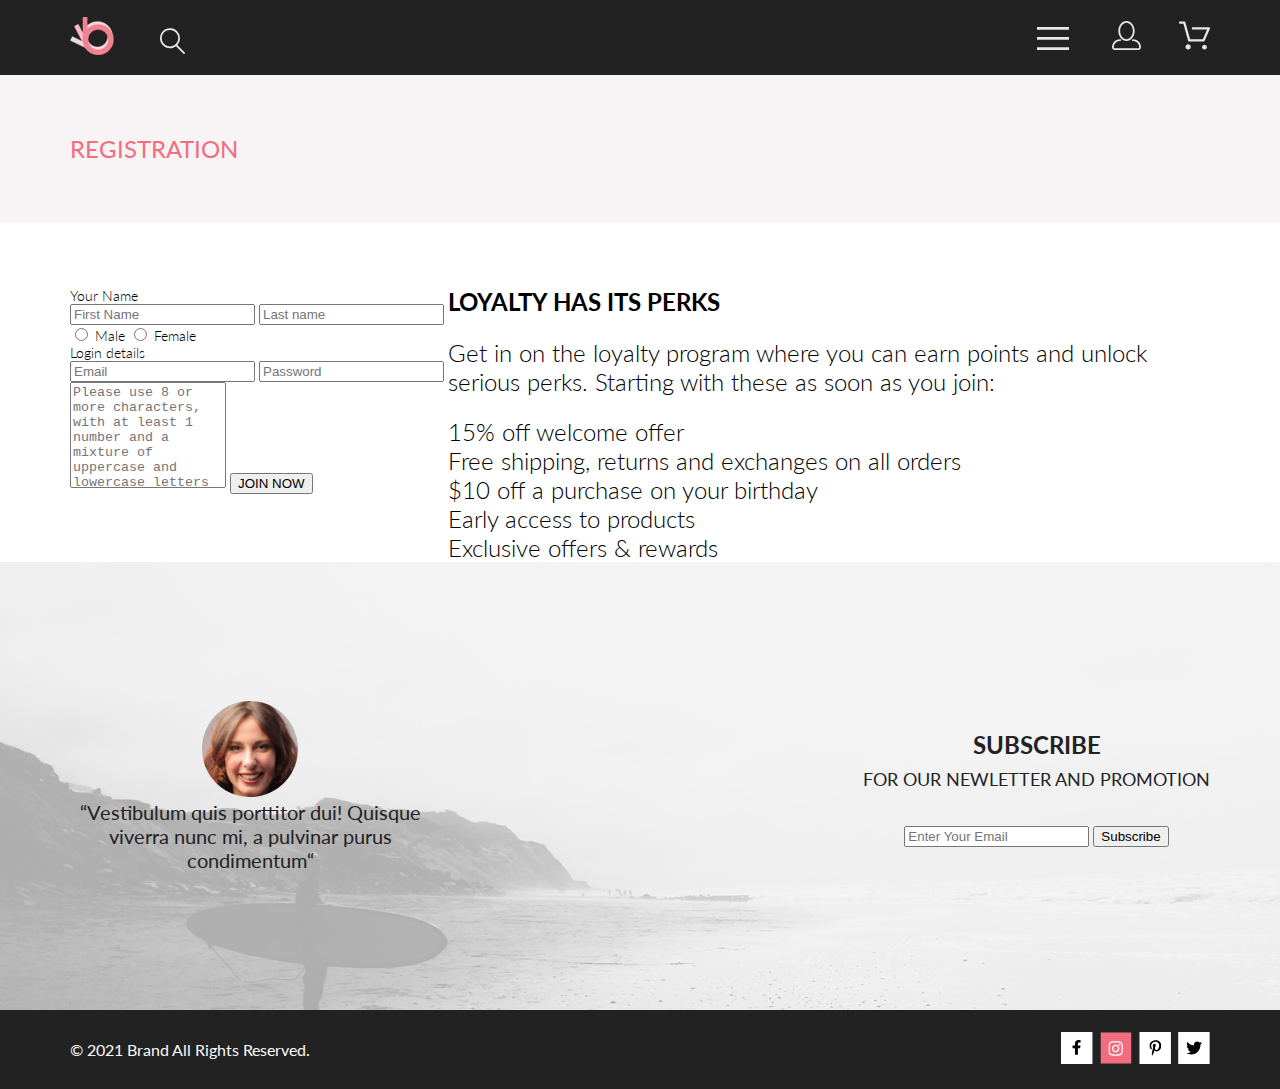
==== registration.html @ d056cd19 "добавил страницу регистрации" ====
<!DOCTYPE html>
<html lang="en">

<head>
    <meta charset="UTF-8">
    <meta http-equiv="X-UA-Compatible" content="IE=edge">
    <meta name="viewport" content="width=device-width, initial-scale=1.0">
    <link rel="stylesheet" href="./css/reset.css">
    <link rel="stylesheet" href="./css/style.css">
    <link rel="preconnect" href="https://fonts.gstatic.com">
    <link href="https://fonts.googleapis.com/css2?family=Lato:ital,wght@0,300;0,400;0,700;0,900;1,400&display=swap"
        rel="stylesheet">
    <title>Shop</title>
</head>

<body>
    <header class="header">
        <div class="container header__container">
            <div>
                <img class="header__logo" src="./img/logo.svg" alt="logo" width="44" height="38">
                <img src="./img/loupe.svg" alt="loupe" width="26" height="27">
            </div>
            <div>
                <button type="button" class="header__button">
                    <img src="./img/burger.svg" alt="burger" width="32" height="23">
                </button>
                <a class="header__link" href="./registration.html"><img src="./img/person.svg" alt="person" width="29"
                        height="29"></a>
                <a href="#"><img src="./img/cart.svg" alt="cart" width="32" height="29"></a>
            </div>
        </div>
        <nav class="header__navigation">
            <h2 class="header__title">menu</h2>
            <ul class="header__navigation-list">
                <li class="header__navigation-item">
                    <a class="header__sub-title" href="#">man</a>
                    <ul class="header__sub-navigation-list">
                        <li><a href="#" class="header__sub-navigation-link">Accessories</a></li>
                        <li><a href="#" class="header__sub-navigation-link">Bags</a></li>
                        <li><a href="#" class="header__sub-navigation-link">Denim</a></li>
                        <li><a href="#" class="header__sub-navigation-link">T-Shirts</a></li>
                    </ul>
                </li>
                <li>
                    <h3>woman</h3>
                    <ul>
                        <li><a href="#">Accessories</a></li>
                        <li><a href="#">Jackets & Coats</a></li>
                        <li><a href="#">Polos</a></li>
                        <li><a href="#">T-Shirts</a></li>
                        <li><a href="#">Shirts</a></li>
                    </ul>
                </li>
            </ul>
            <li>
                <h3>kids</h3>
                <ul>
                    <li><a href="#">Accessories</a></li>
                    <li><a href="#">Jackets & Coats</a></li>
                    <li><a href="#">Polos</a></li>
                    <li><a href="#">T-Shirts</a></li>
                    <li><a href="#">Shirts</a></li>
                    <li><a href="#">Bags</a></li>
                </ul>
            </li>
        </nav>
    </header>
    <main class="main">
        <section class="main__headline">
            <h1 class="main__title container">registration</h1>
        </section>
        <section class="main__content container">
            <form action="#" method="GET">
                <fieldset>
                    <legend>Your Name</legend>
                    <label for="name"></label>
                    <input class="form-name" type="text" id="name" placeholder="First Name">
                    <input type="name" placeholder="Last name" required>
                    <div>
                        <input class="radio-input" type="radio" id="contactChoice1" name="contact" value="email">
                        <label class="radio-label" for="contactChoice1">Male</label>
                        <input class="radio-input" type="radio" id="contactChoice2" name="contact" value="phone">
                        <label class="radio-label" for="contactChoice2">Female</label>
                    </div>
                </fieldset>
                <fieldset>
                    <legend>Login details</legend>
                    <label for="email"></label>
                    <input class="form-email" type="text" id="email" placeholder="Email">
                    <input type="password" placeholder="Password" required>
                    <textarea name="" id="" cols="30" rows="10"
                        placeholder="Please use 8 or more characters, with at least 1 number and a mixture of uppercase and lowercase letters"></textarea>
                    <button type="submit" class="button">JOIN NOW</button>
                </fieldset>
            </form>
            <div class="main__content-form">
                <h2 class="main__title-form">loyalty has its perks</h2>
                <p class="main__text">Get in on the loyalty program where you can earn points and unlock serious perks.
                    Starting with these
                    as
                    soon as you join:</p>
                <ul class="main__list">
                    <li>15% off welcome offer</li>
                    <li>Free shipping, returns and exchanges on all orders</li>
                    <li>$10 off a purchase on your birthday</li>
                    <li>Early access to products</li>
                    <li>Exclusive offers & rewards</li>
                </ul>
            </div>
        </section>
    </main>
    <footer class="footer">
        <div class="footer__container">
            <div class="footer__content container">
                <div>
                    <img src="./img/girl.png" alt="girl" width="96" height="96">
                    <p class="footer__text">“Vestibulum quis porttitor dui! Quisque viverra nunc mi, a pulvinar purus
                        condimentum“</p>
                </div>
                <div>
                    <h2 class="footer__title">subscribe <span class="footer__sub-title">for our newletter and
                            promotion</span></h2>
                    <form action="#">
                        <div class="footer__form">
                            <label for="email"></label>
                            <input id="email" type="email" placeholder="Enter Your Email" required>
                            <button type="submit">Subscribe</button>
                        </div>
                    </form>
                </div>
            </div>
        </div>
        <div class="footer__menu">
            <div class="footer__navigation container">
                <p class="footer__navigation-text">© 2021 Brand All Rights Reserved.</p>
                <ul class="footer__list">
                    <li><a href="#"></a><img src="./img/facebook.svg" alt="facebook" width="32" height="32"></li>
                    <li><a href="#"></a><img class="footer__logo" src="./img/instagram.svg" alt="instagram" width="32"
                            height="32"></li>
                    <li><a href="#"></a><img src="./img/pinterast.svg" alt="pinterast" width="32" height="32"></li>
                    <li><a href="#"></a><img class="footer__twiter" src="./img/twiter.svg" alt="twiter" width="32"
                            height="32"></li>
                </ul>
            </div>
        </div>
    </footer>
</body>

</html>
---- css/style.css ----
:root {
    --black-color: #222222;
    --pink-color:  #F1E4E6;
    --dark-pink-color: #F16D7F;
    --white-color: #FFFFFF;
    --gray-color: #F8F8F8;
    --light-black-color: #000000;
    --light-gray-color:  #5D5D5D;
    --dark-gray-color: #9F9F9F;
    --dark-black-color: #222224;
    --dark-white-color: #FBFBFB;
    --white-pink-color: #F8F3F4;
}

body {
    font-family: Lato;
    font-size: 14px;
    font-style: normal;
    font-weight: 300;
    line-height: 17px;
}

.container {
    width: 1140px;
    margin: 0 auto;
}

.visually-hidden {
    position: absolute;
    width: 1px;
    height: 1px;
    margin: -1px;
    padding: 0;
    overflow: hidden;
    border: 0;
    clip: rect(0 0 0 0);
}

.header {
    background-color: var(--black-color);
}

.header__navigation {
    display: none;
}

.header__container {
    display: flex;
    justify-content: space-between;
    min-height: 75px;
    align-items: center;
}

.header__logo {
    margin: 0 41px 0 0;
}

.header__button {
    background: transparent;
    border: none;
    margin: 0 33px 0 0;
}

.header__link {
    margin: 0 33px 0 0;
}

.brand {
    max-width: 1600px;  
    display: flex;
    margin: 0 auto;
    margin:  0 0 63px;
}

.brand__title-container {
    background: var(--pink-color);
    flex-grow: 1;
    padding: 0 0 0 92px;
    display: flex;
    align-items: center;
}

.brand__title {
    font-size: 48px;
    font-weight: 900;
    line-height: 58px;
    text-transform: uppercase;
}

.brand__sub-title {
    font-size: 32px;
    font-weight: 700;
    line-height: 38px;
    display: block;
}

.brand__pink-sub-title {
    color: var(--dark-pink-color);
}

.promotions__list {
    display: flex;
    justify-content: space-between;
    flex-wrap: wrap;
    margin: 0 0 63px;
}

.promotions__item {
    width: 360px;
    min-height: 260px;
    display: flex;
    align-items: center;
    justify-content: center;
    margin: 0 0 30px;
    flex-direction: column;
}

.promotions__item--women {
    background-image: url("../img/promotions-woman.jpg");
    background-size: cover;
}

.promotions__item--men {
    background-image: url("../img/promotions-man.jpg");
    background-size: cover;
}

.promotions__item--kids {
    background-image: url("../img/promotions-kids.jpg");
    background-size: cover;
}

.promotions__item--accesories {
    background-image: url("../img/promotions-accesories.jpg");
    background-size: cover;
    width: 100%;
}

.promotions__title {
    color: var(--white-color);
    font-size: 18px;
    font-weight: 900;
    line-height: 22px;
    text-transform: uppercase;
}

.promotions__text {
    color: var(--dark-pink-color);
    font-size: 24px;
    font-weight: 700;
    line-height: 29px;
    text-transform: uppercase;
}
.products{
    display: flex;
    flex-direction: column;
}

.product__button {
    display: none;
}

.products__title {
    color: var(--black-color);
    font-size: 30px;
    font-weight: 400;
    line-height: 36px;
    align-self: center;
}

.products__text {
    color: var(--dark-gray-color);
    font-size: 14px;
    font-weight: 400;
    line-height: 17px;
    align-self: center;
    margin: 6px 0 48px 0;
}

.products__list {
    display: flex;
    justify-content: space-between;
    flex-wrap: wrap;
}

.products__item {
    width: 360px;
}

.product__img {
    display: block;
}

.product__title {
    color: var(--light-black-color);
    font-size: 13px;
    font-weight: 400;
    line-height: 16px;
    text-transform: uppercase;
}

.product__text {
    color: var(--light-gray-color);
    font-size: 14px;
    font-weight: 300;
    line-height: 17px;
    padding: 13px 0 18px 0;
}

.product__price {
    color: var(--dark-pink-color);
    font-size: 16px;
    font-weight: 400;
    line-height: 19px;
}

.product__discription {
    background:  var(--gray-color);
    padding: 25px 29px 20px 17px;
}

.products__button {
    border: 1px solid #FF6A6A;
    font-size: 16px;
    font-weight: 400;
    line-height: 19px;
    color: #F26376;
    background-color: white;
    padding: 15px 39px;
    align-self: center;
    margin-top: 49px;
}

.advantages {
    background-color: var(--black-color);
    margin-top: 95px;
}

.advantages__list {
    display: flex;
    justify-content: space-between;
    align-items: center;
    text-align: center;
    min-height: 341px;
}

.advantages__item {
    width: 360px;
}

.advantages__title {
    font-size: 20px;
    font-weight: 400;
    line-height: 24px;
    color: var(--white-color);
    margin: 28px 0 16px 0;

}

.advantages__text {
    font-size: 14px;
    font-weight: 300;
    line-height: 17px;
    color: var(--dark-white-color);
}

.footer__container {
    background-image: url("../img/photo.png");
    background-size: cover;
    background-repeat: no-repeat;
}

.footer__content {
    display: flex;
    justify-content: space-between;
    align-items: center;
    text-align: center;
    min-height: 448px;
}

.footer__menu {
    display: flex;
    background-color: var(--black-color);
    justify-content: space-between;
    min-height:  79px;
}

.footer__list {
    display: flex;
}

.footer__navigation {
    display: flex;
    justify-content: space-between;
    align-items: center;
}

.footer__text {
    font-size: 20px;
    font-weight: 400;
    line-height: 24px;
    width: 360px;
    color: var(--dark-black-color);
}

.footer__title {
    font-size: 24px;
    font-weight: 700;
    line-height: 38px;
    text-transform: uppercase;
    color: var(--dark-black-color);
    padding-bottom: 32px;
}
.footer__form{
    display: block;
}

.footer__sub-title {
    font-size: 18px;
    font-weight: 400;
    line-height: 30px;
    display: block;
}

.footer__navigation-text {
    font-size: 16px;
    font-weight: 400;
    line-height: 19px;
    color: var(--dark-white-color);
}

.footer__logo {
    padding: 0 7px 0 7px;
}

.footer__twiter {
    padding-left: 7px;
}
textarea{
    resize: none;
    width: 150px;
    height: 100px;
}
.main__headline{
    background-color: var(--white-pink-color);
}
.main__title{
    font-size: 24px;
    font-weight: 400;
    line-height: 29px;
    color: var(--dark-pink-color);
    text-transform: uppercase;
    padding: 59px 0 60px;
}
.main__content{
    display: flex;
    justify-content: space-between;
    padding-top: 64px;
}
.main__content-form{
    font-size: 24px;
    font-weight: 300;
    line-height: 29px;
    color: var(--light-black-color);
}
.main__text{
    padding: 22px 0 21px;
}
.main__title-form{
    text-transform: uppercase;
}
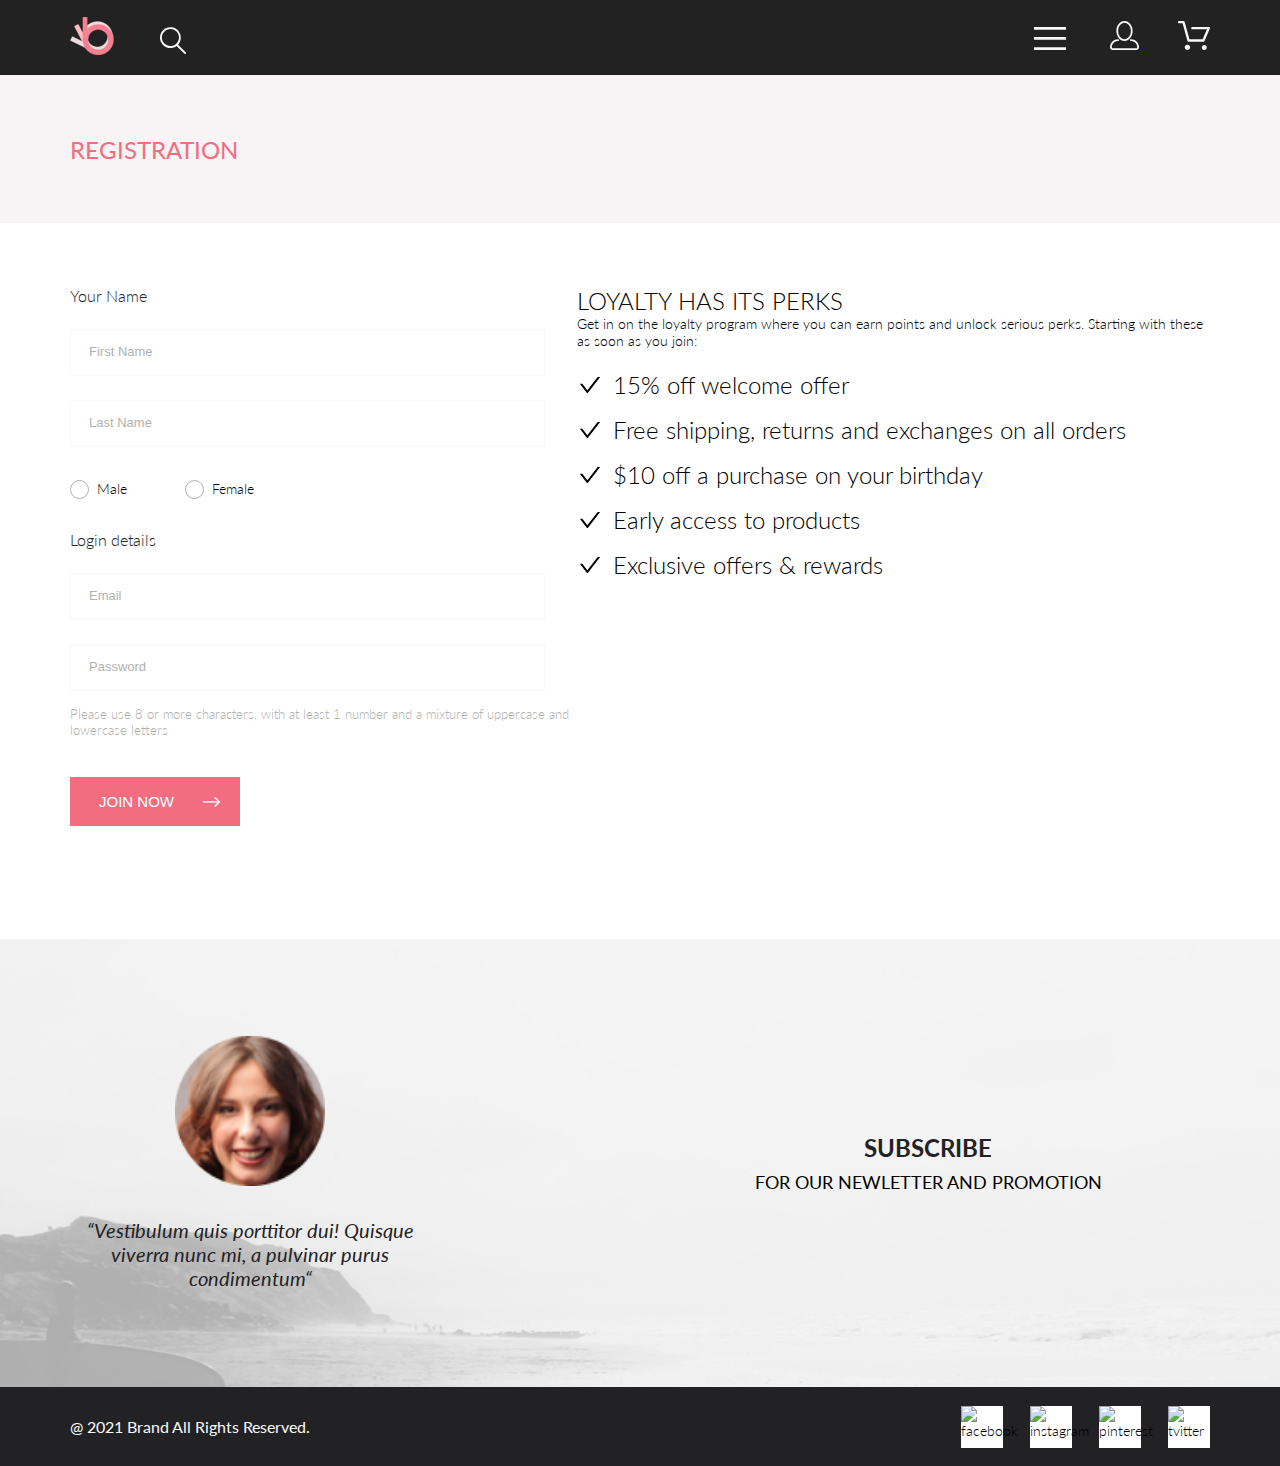
==== commit cfaa6cf2: "сделал 4ый урок" ====
--- a/registration.html
+++ b/registration.html
@@ -5,12 +5,11 @@
     <meta charset="UTF-8">
     <meta http-equiv="X-UA-Compatible" content="IE=edge">
     <meta name="viewport" content="width=device-width, initial-scale=1.0">
-    <link rel="stylesheet" href="./css/reset.css">
+    <title>New-shop</title>
     <link rel="stylesheet" href="./css/style.css">
     <link rel="preconnect" href="https://fonts.gstatic.com">
     <link href="https://fonts.googleapis.com/css2?family=Lato:ital,wght@0,300;0,400;0,700;0,900;1,400&display=swap"
         rel="stylesheet">
-    <title>Shop</title>
 </head>
 
 <body>
@@ -18,132 +17,127 @@
         <div class="container header__container">
             <div>
                 <img class="header__logo" src="./img/logo.svg" alt="logo" width="44" height="38">
-                <img src="./img/loupe.svg" alt="loupe" width="26" height="27">
+                <svg class="header__icon" width="27" height="28" viewBox="0 0 27 28" xmlns="http://www.w3.org/2000/svg">
+                    <path d="M19.0596 17.6259C20.6713 15.8658 21.6282 13.6048 21.7698 11.2225C21.9113 8.84018 21.2288 6.48173 19.8369 4.54318C18.445 2.60463 16.4285 1.20404 14.126 0.576619C11.8234 -0.0508009 9.3751 0.13316 7.19217 1.09761C5.00923 2.06205 3.22463 3.74825 2.13804 5.87302C1.05145 7.9978 0.729054 10.4318 1.225 12.7661C1.72094 15.1005 3.00501 17.1932 4.86158 18.6927C6.71814 20.1922 9.03413 21.0072 11.4206 21.0009C13.673 21.004 15.8645 20.27 17.6606 18.9109L25.4086 26.7179C25.4941 26.807 25.5965 26.8781 25.7099 26.927C25.8232 26.9759 25.9452 27.0017 26.0686 27.0029C26.1923 27.0033 26.3148 26.9782 26.4283 26.9292C26.5419 26.8801 26.6441 26.8082 26.7286 26.7179C26.9025 26.537 26.9997 26.2958 26.9997 26.0449C26.9997 25.794 26.9025 25.5528 26.7286 25.3719L19.0596 17.6259ZM2.88662 10.5009C2.89946 8.81563 3.41094 7.17187 4.35659 5.77685C5.30224 4.38183 6.63972 3.29801 8.20044 2.662C9.76115 2.02599 11.4752 1.86627 13.1266 2.20298C14.7779 2.53969 16.2926 3.35775 17.4797 4.55404C18.6668 5.75033 19.4732 7.27129 19.7972 8.92519C20.1212 10.5791 19.9483 12.2919 19.3002 13.8476C18.6522 15.4034 17.5581 16.7325 16.1559 17.6674C14.7536 18.6023 13.1059 19.1011 11.4206 19.1009C9.14916 19.0901 6.97482 18.1784 5.37484 16.566C3.77486 14.9537 2.87998 12.7724 2.88662 10.5009Z"/>
+                    </svg>
             </div>
             <div>
-                <button type="button" class="header__button">
-                    <img src="./img/burger.svg" alt="burger" width="32" height="23">
-                </button>
-                <a class="header__link" href="./registration.html"><img src="./img/person.svg" alt="person" width="29"
-                        height="29"></a>
-                <a href="#"><img src="./img/cart.svg" alt="cart" width="32" height="29"></a>
+                <button class="header__button" type="button">
+                    <svg class="header__icon" width="32" height="23" viewBox="0 0 32 23" xmlns="http://www.w3.org/2000/svg">
+                    <path d="M0 23V20.31H32V23H0ZM0 12.76V10.07H32V12.76H0ZM0 2.69V0H32V2.69H0Z"/>
+                    </svg>
+                    </button>
+                <a class="header__link" href="#">
+                    <svg class="header__icon" width="29" height="29" viewBox="0 0 29 29" xmlns="http://www.w3.org/2000/svg">
+                    <path d="M14.5 19.937C19 19.937 22.656 15.464 22.656 9.968C22.656 4.472 19 0 14.5 0C13.3631 0.0217413 12.2463 0.303398 11.2351 0.823397C10.2239 1.34339 9.34507 2.08794 8.66602 3C7.12663 4.99573 6.30819 7.45381 6.34399 9.974C6.34399 15.465 10 19.937 14.5 19.937ZM14.5 1.813C18 1.813 20.844 5.472 20.844 9.969C20.844 14.466 17.998 18.125 14.5 18.125C11.002 18.125 8.15603 14.465 8.15503 9.969C8.15403 5.473 11 1.813 14.5 1.813ZM20.844 18.125C20.6036 18.125 20.373 18.2205 20.203 18.3905C20.033 18.5605 19.9375 18.7911 19.9375 19.0315C19.9375 19.2719 20.033 19.5025 20.203 19.6725C20.373 19.8425 20.6036 19.938 20.844 19.938C22.526 19.9399 24.1386 20.6088 25.3279 21.7982C26.5172 22.9875 27.1861 24.6 27.188 26.282C27.1875 26.5221 27.0918 26.7523 26.922 26.9221C26.7522 27.0918 26.5221 27.1875 26.282 27.188H2.71997C2.47985 27.1875 2.24975 27.0918 2.07996 26.9221C1.91016 26.7523 1.81449 26.5221 1.81396 26.282C1.81608 24.6001 2.48517 22.9877 3.67444 21.7985C4.86371 20.6092 6.47608 19.9401 8.15796 19.938C8.39824 19.938 8.62868 19.8425 8.79858 19.6726C8.96849 19.5027 9.06396 19.2723 9.06396 19.032C9.06396 18.7917 8.96849 18.5613 8.79858 18.3914C8.62868 18.2215 8.39824 18.126 8.15796 18.126C5.99541 18.1279 3.92201 18.9875 2.39258 20.5164C0.863144 22.0453 0.00264777 24.1185 0 26.281C0.000794067 27.0019 0.287502 27.693 0.797241 28.2027C1.30698 28.7125 1.99811 28.9992 2.71899 29H26.282C27.0027 28.9989 27.6936 28.7121 28.2031 28.2024C28.7126 27.6927 28.9992 27.0017 29 26.281C28.9974 24.1187 28.1372 22.0457 26.6083 20.5168C25.0793 18.9878 23.0063 18.1276 20.844 18.125Z"/>
+                    </svg>
+                    </a>
+                <a href="#"><svg class="header__icon" width="33" height="29" viewBox="0 0 33 29" xmlns="http://www.w3.org/2000/svg">
+                    <path d="M27.199 29C26.5512 28.9738 25.9396 28.6948 25.4952 28.2227C25.0509 27.7506 24.8094 27.1232 24.8225 26.475C24.8356 25.8269 25.1023 25.2097 25.5653 24.7559C26.0283 24.3022 26.6508 24.048 27.2991 24.048C27.9474 24.048 28.5697 24.3022 29.0327 24.7559C29.4957 25.2097 29.7624 25.8269 29.7755 26.475C29.7886 27.1232 29.5471 27.7506 29.1028 28.2227C28.6585 28.6948 28.0468 28.9738 27.399 29H27.199ZM7.75098 26.32C7.75098 25.79 7.90815 25.2718 8.20264 24.8311C8.49712 24.3904 8.91569 24.0469 9.4054 23.844C9.8951 23.6412 10.434 23.5881 10.9539 23.6915C11.4737 23.7949 11.9512 24.0502 12.326 24.425C12.7009 24.7998 12.9562 25.2773 13.0596 25.7972C13.163 26.317 13.1098 26.8559 12.907 27.3456C12.7041 27.8353 12.3606 28.2539 11.9199 28.5483C11.4792 28.8428 10.9611 29 10.431 29C10.0789 29.0003 9.73017 28.9311 9.40479 28.7966C9.0794 28.662 8.78374 28.4646 8.53467 28.2158C8.28559 27.9669 8.08805 27.6713 7.95325 27.3461C7.81844 27.0208 7.74902 26.6721 7.74902 26.32H7.75098ZM11.551 20.686C11.2916 20.6868 11.039 20.6024 10.8322 20.4457C10.6253 20.2891 10.4756 20.0689 10.406 19.819L5.573 2.36401H2.18005C1.86657 2.36401 1.56591 2.23947 1.34424 2.01781C1.12257 1.79614 0.998047 1.49549 0.998047 1.18201C0.998047 0.868519 1.12257 0.567873 1.34424 0.346205C1.56591 0.124537 1.86657 5.81268e-06 2.18005 5.81268e-06H6.46106C6.72055 -0.00080736 6.97309 0.0837201 7.17981 0.240568C7.38653 0.397416 7.53589 0.617884 7.60498 0.868006L12.438 18.323H25.616L29.999 8.27501H15.399C15.2409 8.27961 15.0834 8.25242 14.9359 8.19507C14.7884 8.13771 14.6539 8.05134 14.5404 7.94108C14.4269 7.83082 14.3366 7.69891 14.275 7.55315C14.2134 7.40739 14.1816 7.25075 14.1816 7.0925C14.1816 6.93426 14.2134 6.77762 14.275 6.63186C14.3366 6.4861 14.4269 6.35419 14.5404 6.24393C14.6539 6.13367 14.7884 6.0473 14.9359 5.98994C15.0834 5.93259 15.2409 5.90541 15.399 5.91001H31.812C32.0077 5.90996 32.2003 5.95866 32.3724 6.05172C32.5446 6.14478 32.6908 6.27926 32.798 6.44301C32.9058 6.60729 32.9714 6.79569 32.9889 6.99145C33.0063 7.18721 32.9752 7.38424 32.8981 7.565L27.493 19.977C27.4007 20.1876 27.249 20.3668 27.0565 20.4927C26.864 20.6186 26.6391 20.6858 26.4091 20.686H11.551Z"/>
+                    </svg></a>
             </div>
         </div>
         <nav class="header__navigation">
             <h2 class="header__title">menu</h2>
             <ul class="header__navigation-list">
                 <li class="header__navigation-item">
-                    <a class="header__sub-title" href="#">man</a>
+                    <h3 class="header__sub-title"><a href="#">man</a></h3>
                     <ul class="header__sub-navigation-list">
-                        <li><a href="#" class="header__sub-navigation-link">Accessories</a></li>
-                        <li><a href="#" class="header__sub-navigation-link">Bags</a></li>
-                        <li><a href="#" class="header__sub-navigation-link">Denim</a></li>
-                        <li><a href="#" class="header__sub-navigation-link">T-Shirts</a></li>
+                        <li><a class="header__sub-navigation-link" href="#">Accessories</a></li>
+                        <li><a class="header__sub-navigation-link" href="#">Bags</a></li>
+                        <li><a class="header__sub-navigation-link" href="#">Denim</a></li>
+                        <li><a class="header__sub-navigation-link" href="#">T-Shirts</a></li>
                     </ul>
-                </li>
                 <li>
-                    <h3>woman</h3>
-                    <ul>
-                        <li><a href="#">Accessories</a></li>
-                        <li><a href="#">Jackets & Coats</a></li>
-                        <li><a href="#">Polos</a></li>
-                        <li><a href="#">T-Shirts</a></li>
-                        <li><a href="#">Shirts</a></li>
+                    <h3 class="header__sub-title"><a href="#">woman</a></h3>
+                    <ul class="header__sub-navigation-list">
+                        <li><a class="header__sub-navigation-link" href="#">Accessories</a></li>
+                        <li><a class="header__sub-navigation-link" href="#">Jackets & Coats</a></li>
+                        <li><a class="header__sub-navigation-link" href="#">Polos</a></li>
+                        <li><a class="header__sub-navigation-link" href="#">T-Shirts</a></li>
+                        <li><a class="header__sub-navigation-link" href="#">Shirts</a></li>
+                    </ul>
+                <li>
+                    <h3 class="header__sub-title"><a href="#">kids</a></h3>
+                    <ul class="header__sub-navigation-list">
+                        <li><a class="header__sub-navigation-link" href="#">Accessories</a></li>
+                        <li><a class="header__sub-navigation-link" href="#">Jackets & Coats</a></li>
+                        <li><a class="header__sub-navigation-link" href="#">Polos</a></li>
+                        <li><a class="header__sub-navigation-link" href="#">T-Shirts</a></li>
+                        <li><a class="header__sub-navigation-link" href="#">Shirts</a></li>
+                        <li><a class="header__sub-navigation-link" href="#">Bags</a></li>
                     </ul>
                 </li>
             </ul>
-            <li>
-                <h3>kids</h3>
-                <ul>
-                    <li><a href="#">Accessories</a></li>
-                    <li><a href="#">Jackets & Coats</a></li>
-                    <li><a href="#">Polos</a></li>
-                    <li><a href="#">T-Shirts</a></li>
-                    <li><a href="#">Shirts</a></li>
-                    <li><a href="#">Bags</a></li>
-                </ul>
-            </li>
         </nav>
     </header>
-    <main class="main">
-        <section class="main__headline">
-            <h1 class="main__title container">registration</h1>
+    <main>
+        <section class="top">
+            <h1 class="top__title container">registration</h1>
         </section>
-        <section class="main__content container">
-            <form action="#" method="GET">
-                <fieldset>
-                    <legend>Your Name</legend>
-                    <label for="name"></label>
-                    <input class="form-name" type="text" id="name" placeholder="First Name">
-                    <input type="name" placeholder="Last name" required>
-                    <div>
-                        <input class="radio-input" type="radio" id="contactChoice1" name="contact" value="email">
-                        <label class="radio-label" for="contactChoice1">Male</label>
-                        <input class="radio-input" type="radio" id="contactChoice2" name="contact" value="phone">
-                        <label class="radio-label" for="contactChoice2">Female</label>
-                    </div>
-                </fieldset>
-                <fieldset>
-                    <legend>Login details</legend>
-                    <label for="email"></label>
-                    <input class="form-email" type="text" id="email" placeholder="Email">
-                    <input type="password" placeholder="Password" required>
-                    <textarea name="" id="" cols="30" rows="10"
-                        placeholder="Please use 8 or more characters, with at least 1 number and a mixture of uppercase and lowercase letters"></textarea>
-                    <button type="submit" class="button">JOIN NOW</button>
-                </fieldset>
+        <section class="registration container">
+            <div>
+                <form action="#" method="POST">
+                    <fieldset>
+                        <legend class="registration__legend">Your Name</legend>
+                        <p><input class="registration__input" type="text" placeholder="First Name" required></p>
+                        <p><input class="registration__input" type="text" placeholder="Last Name"></p> 
+                            <div class="registration__gender">
+                                <input type="radio" name="gender" value="male" id="male"> 
+                                <label class="registration__label" for="male">Male</label>
+                                <input type="radio" name="gender" value="Female" id="Female">
+                                <label class="registration__label" for="Female">Female</label>
+                            </div>
+                    </fieldset>
+                    <fieldset>
+                        <legend class="registration__legend">Login details</legend>
+                            <p><input class="registration__input" type="email" placeholder="Email"></p>
+                            <p><input class="registration__input" type="password" placeholder="Password"></p>
+                    </fieldset>
+                    <p class="registration-subtext">Please use 8 or more characters, with at least 1 number and a mixture of uppercase and lowercase letters</p>
+                <button class="registration__button" type="submit">join now</button>
             </form>
-            <div class="main__content-form">
-                <h2 class="main__title-form">loyalty has its perks</h2>
-                <p class="main__text">Get in on the loyalty program where you can earn points and unlock serious perks.
-                    Starting with these
-                    as
-                    soon as you join:</p>
-                <ul class="main__list">
-                    <li>15% off welcome offer</li>
-                    <li>Free shipping, returns and exchanges on all orders</li>
-                    <li>$10 off a purchase on your birthday</li>
-                    <li>Early access to products</li>
-                    <li>Exclusive offers & rewards</li>
-                </ul>
+            </div>
+            <div>
+                <h2 class="registration__title">loyalty has its perks</h2>
+                <p class="regisration__text">Get in on the loyalty program where you can earn points and unlock serious perks. Starting with these as soon as you join:</p>
+                <ul class="registration__list">
+                     <li class="registration__item">15% off welcome offer</li>
+                     <li class="registration__item">Free shipping, returns and exchanges on all orders</li>
+                     <li class="registration__item">$10 off a purchase on your birthday</li>
+                     <li class="registration__item">Early access to products</li>
+                     <li class="registration__item">Exclusive offers & rewards</li>
+            </ul>
             </div>
         </section>
     </main>
     <footer class="footer">
-        <div class="footer__container">
-            <div class="footer__content container">
-                <div>
-                    <img src="./img/girl.png" alt="girl" width="96" height="96">
-                    <p class="footer__text">“Vestibulum quis porttitor dui! Quisque viverra nunc mi, a pulvinar purus
-                        condimentum“</p>
-                </div>
-                <div>
-                    <h2 class="footer__title">subscribe <span class="footer__sub-title">for our newletter and
-                            promotion</span></h2>
-                    <form action="#">
-                        <div class="footer__form">
-                            <label for="email"></label>
-                            <input id="email" type="email" placeholder="Enter Your Email" required>
-                            <button type="submit">Subscribe</button>
-                        </div>
-                    </form>
-                </div>
+        <div class="footer__subscription container">
+            <div class="footer__comment">
+                <img class="footer__img" src="./img/girlfreand.png" alt="foto" width="150" height="150">
+                <p class="footer__text">“Vestibulum quis porttitor dui! Quisque viverra nunc mi, a pulvinar purus
+                    condimentum“</p>
             </div>
+            <h2 class="footer__title">
+                <span class="footer__subtitle">subscribe</span> for our newletter and
+                promotion
+            </h2>
         </div>
-        <div class="footer__menu">
-            <div class="footer__navigation container">
-                <p class="footer__navigation-text">© 2021 Brand All Rights Reserved.</p>
+        <div class="footer__contacts">
+            <div class="footer__wrapper container">
+                <p class="footer__contacts-text">&#64; 2021 Brand All Rights Reserved.</p>
                 <ul class="footer__list">
-                    <li><a href="#"></a><img src="./img/facebook.svg" alt="facebook" width="32" height="32"></li>
-                    <li><a href="#"></a><img class="footer__logo" src="./img/instagram.svg" alt="instagram" width="32"
-                            height="32"></li>
-                    <li><a href="#"></a><img src="./img/pinterast.svg" alt="pinterast" width="32" height="32"></li>
-                    <li><a href="#"></a><img class="footer__twiter" src="./img/twiter.svg" alt="twiter" width="32"
-                            height="32"></li>
+                    <li class="footer__item"><a href="#"></a><img src="./img/facebook.png" alt="facebook" width="32"
+                            height="32"></a></li>
+                    <li class="footer__item"><a href="#"></a><img src="./img/intagram.png" alt="instagram" width="32"
+                            height="32"></a></li>
+                    <li class="footer__item"><a href="#"></a><img src="./img/pinterest.png" alt="pinterest" width="32"
+                            height="32"></a></li>
+                    <li class="footer__item"><a href="#"></a><img src="./img/tvitter.png" alt="tvitter" width="32"
+                            height="32"></a></li>
                 </ul>
             </div>
         </div>
     </footer>
 </body>
-
-</html>+</html>
--- a/css/style.css
+++ b/css/style.css
@@ -1,372 +1,589 @@
-:root {
-    --black-color: #222222;
-    --pink-color:  #F1E4E6;
-    --dark-pink-color: #F16D7F;
-    --white-color: #FFFFFF;
-    --gray-color: #F8F8F8;
-    --light-black-color: #000000;
-    --light-gray-color:  #5D5D5D;
-    --dark-gray-color: #9F9F9F;
-    --dark-black-color: #222224;
-    --dark-white-color: #FBFBFB;
-    --white-pink-color: #F8F3F4;
+/* http://meyerweb.com/eric/tools/css/reset/ 
+   v2.0 | 20110126
+   License: none (public domain)
+*/
+html, body, div, span, applet, object, iframe,
+h1, h2, h3, h4, h5, h6, p, blockquote, pre,
+a, abbr, acronym, address, big, cite, code,
+del, dfn, em, img, ins, kbd, q, s, samp,
+small, strike, strong, sub, sup, tt, var,
+b, u, i, center,
+dl, dt, dd, ol, ul, li,
+fieldset, form, label, legend,
+table, caption, tbody, tfoot, thead, tr, th, td,
+article, aside, canvas, details, embed,
+figure, figcaption, footer, header, hgroup,
+menu, nav, output, ruby, section, summary,
+time, mark, audio, video {
+  margin: 0;
+  padding: 0;
+  border: 0;
+  font-size: 100%;
+  vertical-align: baseline;
+}
+
+/* HTML5 display-role reset for older browsers */
+article, aside, details, figcaption, figure,
+footer, header, hgroup, menu, nav, section {
+  display: block;
 }
 
 body {
-    font-family: Lato;
-    font-size: 14px;
-    font-style: normal;
-    font-weight: 300;
-    line-height: 17px;
+  line-height: 1;
+}
+
+ol, ul {
+  list-style: none;
+}
+
+blockquote, q {
+  quotes: none;
+}
+
+blockquote:before, blockquote:after,
+q:before, q:after {
+  content: '';
+  content: none;
+}
+
+table {
+  border-collapse: collapse;
+  border-spacing: 0;
+}
+
+body {
+  font-size: 14px;
+  line-height: 17px;
+  font-weight: 300;
+  font-family: Lato;
+  font-style: normal;
 }
 
 .container {
-    width: 1140px;
-    margin: 0 auto;
+  width: 1140px;
+  margin: 0 auto;
 }
 
 .visually-hidden {
-    position: absolute;
-    width: 1px;
-    height: 1px;
-    margin: -1px;
-    padding: 0;
-    overflow: hidden;
-    border: 0;
-    clip: rect(0 0 0 0);
+  position: absolute;
+  width: 1px;
+  height: 1px;
+  margin: -1px;
+  padding: 0;
+  overflow: hidden;
+  border: 0;
+  clip: rect(0 0 0 0);
 }
 
 .header {
-    background-color: var(--black-color);
+  background: #222222;
 }
 
 .header__navigation {
-    display: none;
+  display: none;
 }
 
 .header__container {
-    display: flex;
-    justify-content: space-between;
-    min-height: 75px;
-    align-items: center;
+  display: flex;
+  justify-content: space-between;
+  align-items: center;
+  min-height: 75px;
+}
+
+.header__search {
+  display: flex;
+}
+
+.header [type="search"] {
+  padding: 26px 20px;
+  border: none;
+  outline: 1px solid #F16D7F;
+  position: relative;
+}
+
+.header [type="search"]:before {
+  content: '';
+  position: absolute;
+  width: 26px;
+  height: 26px;
+  background-image: url(../img/search.png);
+  left: -39px;
+  top: -3px;
 }
 
 .header__logo {
-    margin: 0 41px 0 0;
+  margin: 0 41px 0 0;
+}
+
+.header [type="search"] {
+  padding: 10px 20px;
+  border: none;
+  outline: 1px solid black;
 }
 
 .header__button {
-    background: transparent;
-    border: none;
-    margin: 0 33px 0 0;
+  background: transparent;
+  border: none;
+  margin: 0 34px 0 0;
+}
+
+.header__button:hover .header__icon,
+.header__button:focus .header__icon {
+  fill: #F16D7F;
 }
 
 .header__link {
-    margin: 0 33px 0 0;
+  margin: 0 34px 0 0;
+}
+
+.header__link:hover .header__icon,
+.header__link:focus .header__icon {
+  fill: #F16D7F;
+}
+
+.header__icon {
+  fill: #F8F8F8;
+}
+
+.header__icon:hover {
+  fill: #F16D7F;
 }
 
 .brand {
-    max-width: 1600px;  
-    display: flex;
-    margin: 0 auto;
-    margin:  0 0 63px;
+  max-width: 1600px;
+  display: flex;
+  margin: 0 auto;
 }
 
 .brand__title-container {
-    background: var(--pink-color);
-    flex-grow: 1;
-    padding: 0 0 0 92px;
-    display: flex;
-    align-items: center;
+  display: flex;
+  flex-grow: 1;
+  background: #F1E4E6;
+  padding: 0 0 0 92px;
+  align-items: center;
 }
 
 .brand__title {
-    font-size: 48px;
-    font-weight: 900;
-    line-height: 58px;
-    text-transform: uppercase;
+  font-size: 48px;
+  line-height: 58px;
+  font-weight: 900;
+  text-transform: uppercase;
 }
 
 .brand__sub-title {
-    font-size: 32px;
-    font-weight: 700;
-    line-height: 38px;
-    display: block;
+  font-size: 32px;
+  line-height: 38px;
+  font-weight: 700;
+  display: block;
 }
 
 .brand__pink-sub-title {
-    color: var(--dark-pink-color);
-}
-
-.promotions__list {
-    display: flex;
-    justify-content: space-between;
-    flex-wrap: wrap;
-    margin: 0 0 63px;
-}
-
-.promotions__item {
-    width: 360px;
-    min-height: 260px;
-    display: flex;
-    align-items: center;
-    justify-content: center;
-    margin: 0 0 30px;
-    flex-direction: column;
-}
-
-.promotions__item--women {
-    background-image: url("../img/promotions-woman.jpg");
-    background-size: cover;
-}
-
-.promotions__item--men {
-    background-image: url("../img/promotions-man.jpg");
-    background-size: cover;
-}
-
-.promotions__item--kids {
-    background-image: url("../img/promotions-kids.jpg");
-    background-size: cover;
-}
-
-.promotions__item--accesories {
-    background-image: url("../img/promotions-accesories.jpg");
-    background-size: cover;
-    width: 100%;
-}
-
-.promotions__title {
-    color: var(--white-color);
-    font-size: 18px;
-    font-weight: 900;
-    line-height: 22px;
-    text-transform: uppercase;
-}
-
-.promotions__text {
-    color: var(--dark-pink-color);
-    font-size: 24px;
-    font-weight: 700;
-    line-height: 29px;
-    text-transform: uppercase;
-}
-.products{
-    display: flex;
-    flex-direction: column;
-}
-
-.product__button {
-    display: none;
+  color: #F16D7F;
+}
+
+.promotion__list {
+  display: flex;
+  justify-content: space-between;
+  flex-wrap: wrap;
+  margin: 63px 0 0 0;
+}
+
+.promotion__item {
+  width: 360px;
+  min-height: 260px;
+  display: flex;
+  justify-content: center;
+  align-items: center;
+  flex-direction: column;
+  margin: 0 0 30px 0;
+}
+
+.promotion__item--woman {
+  background-image: url(../img/stock-women.png);
+  background-size: cover;
+}
+
+.promotion__item--men {
+  background-image: url(../img/stock-men.png);
+  background-size: cover;
+}
+
+.promotion__item--kids {
+  background-image: url(../img/stock-kids.png);
+  background-size: cover;
+}
+
+.promotion__item--accesories {
+  background-image: url(../img/stock-accesorles.png);
+  background-size: cover;
+  width: 100%;
+}
+
+.promotion__title {
+  font-size: 16px;
+  line-height: 19px;
+  font-weight: 400;
+  color: #FFFFFF;
+  text-transform: uppercase;
+}
+
+.promotion__text {
+  font-size: 24px;
+  line-height: 29px;
+  font-weight: 900;
+  color: #F16D7F;
+  text-transform: uppercase;
+}
+
+.privilege {
+  background: #222222;
+  max-width: 1600px;
+  margin: 0 auto;
+}
+
+.privilege__list {
+  min-height: 341px;
+  display: flex;
+  justify-content: space-between;
+}
+
+.privilege__item {
+  display: flex;
+  flex-direction: column;
+  align-items: center;
+  align-self: center;
+}
+
+.privilege__title {
+  font-size: 20px;
+  line-height: 24px;
+  font-weight: 400;
+  color: #FBFBFB;
+  margin: 28px 0 0;
+}
+
+.privilege__text {
+  color: #FBFBFB;
+  font-size: 14px;
+  line-height: 17px;
+  font-weight: 300;
+  text-align: center;
+  margin: 16px 0 0;
+}
+
+.products {
+  display: flex;
+  flex-direction: column;
 }
 
 .products__title {
-    color: var(--black-color);
-    font-size: 30px;
-    font-weight: 400;
-    line-height: 36px;
-    align-self: center;
+  font-size: 30px;
+  line-height: 36px;
+  font-weight: 400;
+  margin: 97px 0 6px 0;
+  align-self: center;
 }
 
 .products__text {
-    color: var(--dark-gray-color);
-    font-size: 14px;
-    font-weight: 400;
-    line-height: 17px;
-    align-self: center;
-    margin: 6px 0 48px 0;
+  font-size: 14px;
+  line-height: 17px;
+  font-weight: 400;
+  align-self: center;
 }
 
 .products__list {
-    display: flex;
-    justify-content: space-between;
-    flex-wrap: wrap;
+  display: flex;
+  justify-content: space-between;
+  flex-wrap: wrap;
+  margin: 48px 0 0;
 }
 
 .products__item {
-    width: 360px;
-}
-
-.product__img {
-    display: block;
-}
-
-.product__title {
-    color: var(--light-black-color);
-    font-size: 13px;
-    font-weight: 400;
-    line-height: 16px;
-    text-transform: uppercase;
-}
-
-.product__text {
-    color: var(--light-gray-color);
-    font-size: 14px;
-    font-weight: 300;
-    line-height: 17px;
-    padding: 13px 0 18px 0;
-}
-
-.product__price {
-    color: var(--dark-pink-color);
-    font-size: 16px;
-    font-weight: 400;
-    line-height: 19px;
-}
-
-.product__discription {
-    background:  var(--gray-color);
-    padding: 25px 29px 20px 17px;
+  width: 360px;
+  margin: 0 0 30px;
+}
+
+.products__img {
+  display: block;
+}
+
+.products_description {
+  background: #F8F8F8;
+  padding: 25px 29px 20px 17px;
+}
+
+.products__title {
+  font-size: 13px;
+  line-height: 16px;
+  font-weight: 400;
+  text-transform: uppercase;
+  margin: 48px 0 0 0;
+}
+
+.products__text {
+  margin: 13px 0 0 0;
+}
+
+.products__price {
+  font-size: 16px;
+  line-height: 19px;
+  font-weight: 400;
+  margin: 18px 0 0 0;
+  color: #F16D7F;
 }
 
 .products__button {
-    border: 1px solid #FF6A6A;
-    font-size: 16px;
-    font-weight: 400;
-    line-height: 19px;
-    color: #F26376;
-    background-color: white;
-    padding: 15px 39px;
-    align-self: center;
-    margin-top: 49px;
-}
-
-.advantages {
-    background-color: var(--black-color);
-    margin-top: 95px;
-}
-
-.advantages__list {
-    display: flex;
-    justify-content: space-between;
-    align-items: center;
-    text-align: center;
-    min-height: 341px;
-}
-
-.advantages__item {
-    width: 360px;
-}
-
-.advantages__title {
-    font-size: 20px;
-    font-weight: 400;
-    line-height: 24px;
-    color: var(--white-color);
-    margin: 28px 0 16px 0;
-
-}
-
-.advantages__text {
-    font-size: 14px;
-    font-weight: 300;
-    line-height: 17px;
-    color: var(--dark-white-color);
-}
-
-.footer__container {
-    background-image: url("../img/photo.png");
-    background-size: cover;
-    background-repeat: no-repeat;
-}
-
-.footer__content {
-    display: flex;
-    justify-content: space-between;
-    align-items: center;
-    text-align: center;
-    min-height: 448px;
-}
-
-.footer__menu {
-    display: flex;
-    background-color: var(--black-color);
-    justify-content: space-between;
-    min-height:  79px;
+  position: relative;
+}
+
+.products__button {
+  font-size: 16px;
+  line-height: 19px;
+  font-weight: 400;
+  border: 1px solid #F16D7F;
+  margin: 18px 0 96px;
+  padding: 15px 40px;
+  color: #F16D7F;
+  align-self: center;
+  background: #FFFFFF;
+}
+
+.products__button:hover, .products__button:focus {
+  color: #FFFFFF;
+  background: #F16D7F;
+}
+
+.footer {
+  max-width: 1600px;
+  background: url(../img/footer-bgr.jpg);
+  background-size: cover;
+  background-position: center center;
+  margin: 0 auto;
+}
+
+.footer__subscription {
+  display: flex;
+  justify-content: space-between;
+  align-items: center;
+  min-height: 448px;
+}
+
+.footer__comment {
+  display: flex;
+  flex-direction: column;
+  align-items: center;
+}
+
+.footer__text {
+  font-size: 20px;
+  line-height: 24px;
+  font-weight: 400;
+  font-style: italic;
+  text-align: center;
+  color: #222224;
+  width: 360px;
+  margin: 32px 0 0;
+}
+
+.footer__subtitle {
+  font-size: 24px;
+  line-height: 38px;
+  font-weight: 700;
+  text-align: center;
+  color: #222224;
+  display: block;
+  text-transform: uppercase;
+}
+
+.footer__title {
+  font-size: 18px;
+  line-height: 30px;
+  font-weight: 400;
+  text-align: center;
+  flex-grow: 0.5;
+  text-transform: uppercase;
+}
+
+.footer__contacts {
+  background: #222224;
+  max-width: 1600px;
+}
+
+.footer__wrapper {
+  display: flex;
+  justify-content: space-between;
+  align-items: center;
+  min-height: 79px;
+}
+
+.footer__contacts-text {
+  font-size: 16px;
+  line-height: 19px;
+  font-weight: 400;
+  color: #FBFBFB;
 }
 
 .footer__list {
-    display: flex;
-}
-
-.footer__navigation {
-    display: flex;
-    justify-content: space-between;
-    align-items: center;
-}
-
-.footer__text {
-    font-size: 20px;
-    font-weight: 400;
-    line-height: 24px;
-    width: 360px;
-    color: var(--dark-black-color);
-}
-
-.footer__title {
-    font-size: 24px;
-    font-weight: 700;
-    line-height: 38px;
-    text-transform: uppercase;
-    color: var(--dark-black-color);
-    padding-bottom: 32px;
-}
-.footer__form{
-    display: block;
-}
-
-.footer__sub-title {
-    font-size: 18px;
-    font-weight: 400;
-    line-height: 30px;
-    display: block;
-}
-
-.footer__navigation-text {
-    font-size: 16px;
-    font-weight: 400;
-    line-height: 19px;
-    color: var(--dark-white-color);
-}
-
-.footer__logo {
-    padding: 0 7px 0 7px;
-}
-
-.footer__twiter {
-    padding-left: 7px;
-}
-textarea{
-    resize: none;
-    width: 150px;
-    height: 100px;
-}
-.main__headline{
-    background-color: var(--white-pink-color);
-}
-.main__title{
-    font-size: 24px;
-    font-weight: 400;
-    line-height: 29px;
-    color: var(--dark-pink-color);
-    text-transform: uppercase;
-    padding: 59px 0 60px;
-}
-.main__content{
-    display: flex;
-    justify-content: space-between;
-    padding-top: 64px;
-}
-.main__content-form{
-    font-size: 24px;
-    font-weight: 300;
-    line-height: 29px;
-    color: var(--light-black-color);
-}
-.main__text{
-    padding: 22px 0 21px;
-}
-.main__title-form{
-    text-transform: uppercase;
-}
-
+  display: flex;
+}
+
+.footer__item {
+  width: 42px;
+  height: 42px;
+  background: #FFFFFF;
+  margin: 0 0 0 27px;
+}
+
+.footer__icon {
+  fill: aqua;
+}
+
+.top {
+  margin: 0 auto 63px;
+  min-height: 148px;
+  background: #F8F3F4;
+  display: flex;
+}
+
+.top__title {
+  font-size: 24px;
+  line-height: 29px;
+  font-weight: 400;
+  color: #F16D7F;
+  text-transform: uppercase;
+  align-self: center;
+}
+
+.registration {
+  display: flex;
+  justify-content: space-between;
+}
+
+.registration__legend {
+  font-size: 16px;
+  line-height: 19px;
+  font-weight: 300;
+  color: #222222;
+}
+
+.registration__input {
+  border: 1px solid #F8F8F8;
+  margin: 24px 0 0;
+  padding: 14px 278px 16px 18px;
+}
+
+.registration [type="radio"] {
+  display: none;
+}
+
+.registration [type="radio"]:checked + .registration__label:after {
+  display: block;
+}
+
+.registration__label {
+  position: relative;
+  margin: 33px 54px 0 27px;
+}
+
+.registration__label:before {
+  content: '';
+  position: absolute;
+  width: 17px;
+  height: 17px;
+  border: 1px solid #B1B1B1;
+  border-radius: 50px;
+  left: -27px;
+}
+
+.registration__label:after {
+  content: '';
+  position: absolute;
+  width: 13px;
+  height: 13px;
+  background: #F16D7F;
+  border-radius: 50px;
+  left: -24px;
+  top: 3px;
+  display: none;
+}
+
+.registration__gender {
+  margin: 33px 0 33px;
+}
+
+.registration__input::placeholder {
+  font-size: 13px;
+  line-height: 16px;
+  font-weight: 300;
+  color: #B1B1B1;
+}
+
+.registration-subtext {
+  font-size: 13px;
+  line-height: 16px;
+  font-weight: 300;
+  color: #B1B1B1;
+  margin: 15px 0 0;
+}
+
+.registration__button {
+  font-size: 15px;
+  line-height: 17px;
+  font-weight: 400;
+  text-transform: uppercase;
+  color: #FFFFFF;
+  background-color: #F16D7F;
+  border: none;
+  padding: 16px 66px 16px 29px;
+  margin: 39px 0 113px;
+  position: relative;
+  display: block;
+}
+
+.registration__button:before {
+  content: '';
+  background: url(../img/arrow.png);
+  position: absolute;
+  width: 17px;
+  height: 10px;
+  right: 20px;
+  top: 40%;
+}
+
+.registration__title {
+  font-size: 24px;
+  line-height: 29px;
+  font-weight: 300;
+  text-transform: uppercase;
+}
+
+.registration__text {
+  font-size: 24px;
+  line-height: 29px;
+  font-weight: 300;
+  max-width: 652px;
+  margin: 22px 0 0;
+}
+
+.registration__list {
+  margin: 21px 0 0;
+}
+
+.registration__item {
+  font-size: 24px;
+  line-height: 29px;
+  font-weight: 300;
+  margin: 0 0 16px 36px;
+  position: relative;
+}
+
+.registration__item:before {
+  content: '';
+  background: url(../img/element.svg);
+  height: 16px;
+  width: 20px;
+  position: absolute;
+  left: -33px;
+  top: 25%;
+}
+/*# sourceMappingURL=style.css.map */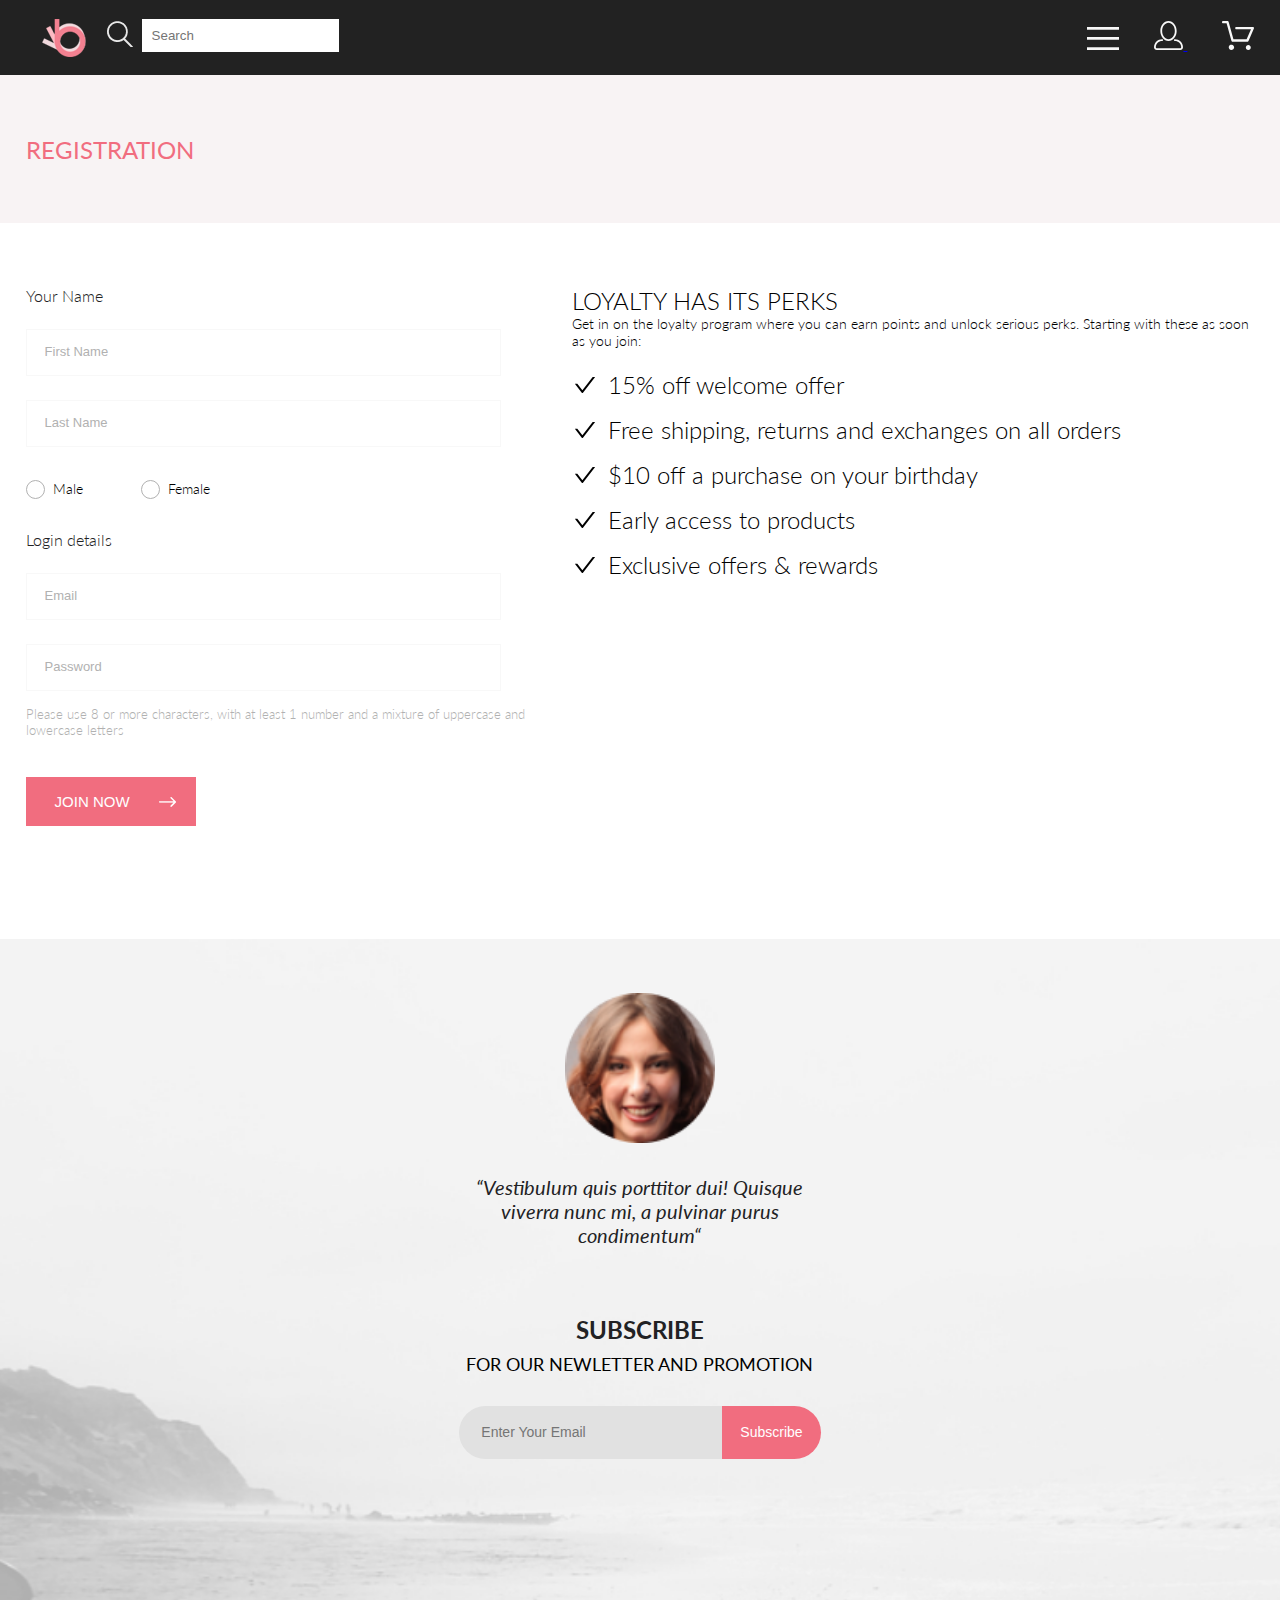
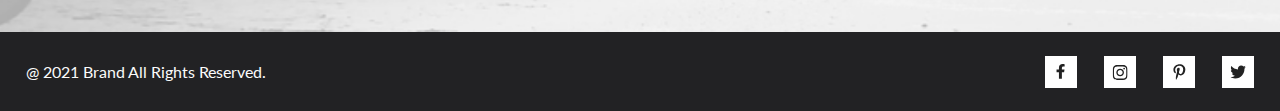
==== commit e40defd6: "добавил дз" ====
--- a/registration.html
+++ b/registration.html
@@ -15,33 +15,39 @@
 <body>
     <header class="header">
         <div class="container header__container">
-            <div>
+            <div class="header__search">
                 <img class="header__logo" src="./img/logo.svg" alt="logo" width="44" height="38">
-                <svg class="header__icon" width="27" height="28" viewBox="0 0 27 28" xmlns="http://www.w3.org/2000/svg">
-                    <path d="M19.0596 17.6259C20.6713 15.8658 21.6282 13.6048 21.7698 11.2225C21.9113 8.84018 21.2288 6.48173 19.8369 4.54318C18.445 2.60463 16.4285 1.20404 14.126 0.576619C11.8234 -0.0508009 9.3751 0.13316 7.19217 1.09761C5.00923 2.06205 3.22463 3.74825 2.13804 5.87302C1.05145 7.9978 0.729054 10.4318 1.225 12.7661C1.72094 15.1005 3.00501 17.1932 4.86158 18.6927C6.71814 20.1922 9.03413 21.0072 11.4206 21.0009C13.673 21.004 15.8645 20.27 17.6606 18.9109L25.4086 26.7179C25.4941 26.807 25.5965 26.8781 25.7099 26.927C25.8232 26.9759 25.9452 27.0017 26.0686 27.0029C26.1923 27.0033 26.3148 26.9782 26.4283 26.9292C26.5419 26.8801 26.6441 26.8082 26.7286 26.7179C26.9025 26.537 26.9997 26.2958 26.9997 26.0449C26.9997 25.794 26.9025 25.5528 26.7286 25.3719L19.0596 17.6259ZM2.88662 10.5009C2.89946 8.81563 3.41094 7.17187 4.35659 5.77685C5.30224 4.38183 6.63972 3.29801 8.20044 2.662C9.76115 2.02599 11.4752 1.86627 13.1266 2.20298C14.7779 2.53969 16.2926 3.35775 17.4797 4.55404C18.6668 5.75033 19.4732 7.27129 19.7972 8.92519C20.1212 10.5791 19.9483 12.2919 19.3002 13.8476C18.6522 15.4034 17.5581 16.7325 16.1559 17.6674C14.7536 18.6023 13.1059 19.1011 11.4206 19.1009C9.14916 19.0901 6.97482 18.1784 5.37484 16.566C3.77486 14.9537 2.87998 12.7724 2.88662 10.5009Z"/>
+                <form class="header__form" action="#">
+                    <label class="header__label" for="seacrh"></label>
+                    <input type="search" placeholder="Search" id="search">
+                </form>
+            </div>
+            <div>
+                <button id="burger" class="header__button" type="button">
+                    <svg class="header__icon" width="32" height="23" viewBox="0 0 32 23"
+                        xmlns="http://www.w3.org/2000/svg">
+                        <path d="M0 23V20.31H32V23H0ZM0 12.76V10.07H32V12.76H0ZM0 2.69V0H32V2.69H0Z" />
                     </svg>
-            </div>
-            <div>
-                <button class="header__button" type="button">
-                    <svg class="header__icon" width="32" height="23" viewBox="0 0 32 23" xmlns="http://www.w3.org/2000/svg">
-                    <path d="M0 23V20.31H32V23H0ZM0 12.76V10.07H32V12.76H0ZM0 2.69V0H32V2.69H0Z"/>
+                </button>
+                <a class="header__link" href="/registration.html">
+                    <svg class="header__icon" width="29" height="29" viewBox="0 0 29 29"
+                        xmlns="http://www.w3.org/2000/svg">
+                        <path
+                            d="M14.5 19.937C19 19.937 22.656 15.464 22.656 9.968C22.656 4.472 19 0 14.5 0C13.3631 0.0217413 12.2463 0.303398 11.2351 0.823397C10.2239 1.34339 9.34507 2.08794 8.66602 3C7.12663 4.99573 6.30819 7.45381 6.34399 9.974C6.34399 15.465 10 19.937 14.5 19.937ZM14.5 1.813C18 1.813 20.844 5.472 20.844 9.969C20.844 14.466 17.998 18.125 14.5 18.125C11.002 18.125 8.15603 14.465 8.15503 9.969C8.15403 5.473 11 1.813 14.5 1.813ZM20.844 18.125C20.6036 18.125 20.373 18.2205 20.203 18.3905C20.033 18.5605 19.9375 18.7911 19.9375 19.0315C19.9375 19.2719 20.033 19.5025 20.203 19.6725C20.373 19.8425 20.6036 19.938 20.844 19.938C22.526 19.9399 24.1386 20.6088 25.3279 21.7982C26.5172 22.9875 27.1861 24.6 27.188 26.282C27.1875 26.5221 27.0918 26.7523 26.922 26.9221C26.7522 27.0918 26.5221 27.1875 26.282 27.188H2.71997C2.47985 27.1875 2.24975 27.0918 2.07996 26.9221C1.91016 26.7523 1.81449 26.5221 1.81396 26.282C1.81608 24.6001 2.48517 22.9877 3.67444 21.7985C4.86371 20.6092 6.47608 19.9401 8.15796 19.938C8.39824 19.938 8.62868 19.8425 8.79858 19.6726C8.96849 19.5027 9.06396 19.2723 9.06396 19.032C9.06396 18.7917 8.96849 18.5613 8.79858 18.3914C8.62868 18.2215 8.39824 18.126 8.15796 18.126C5.99541 18.1279 3.92201 18.9875 2.39258 20.5164C0.863144 22.0453 0.00264777 24.1185 0 26.281C0.000794067 27.0019 0.287502 27.693 0.797241 28.2027C1.30698 28.7125 1.99811 28.9992 2.71899 29H26.282C27.0027 28.9989 27.6936 28.7121 28.2031 28.2024C28.7126 27.6927 28.9992 27.0017 29 26.281C28.9974 24.1187 28.1372 22.0457 26.6083 20.5168C25.0793 18.9878 23.0063 18.1276 20.844 18.125Z" />
                     </svg>
-                    </button>
-                <a class="header__link" href="#">
-                    <svg class="header__icon" width="29" height="29" viewBox="0 0 29 29" xmlns="http://www.w3.org/2000/svg">
-                    <path d="M14.5 19.937C19 19.937 22.656 15.464 22.656 9.968C22.656 4.472 19 0 14.5 0C13.3631 0.0217413 12.2463 0.303398 11.2351 0.823397C10.2239 1.34339 9.34507 2.08794 8.66602 3C7.12663 4.99573 6.30819 7.45381 6.34399 9.974C6.34399 15.465 10 19.937 14.5 19.937ZM14.5 1.813C18 1.813 20.844 5.472 20.844 9.969C20.844 14.466 17.998 18.125 14.5 18.125C11.002 18.125 8.15603 14.465 8.15503 9.969C8.15403 5.473 11 1.813 14.5 1.813ZM20.844 18.125C20.6036 18.125 20.373 18.2205 20.203 18.3905C20.033 18.5605 19.9375 18.7911 19.9375 19.0315C19.9375 19.2719 20.033 19.5025 20.203 19.6725C20.373 19.8425 20.6036 19.938 20.844 19.938C22.526 19.9399 24.1386 20.6088 25.3279 21.7982C26.5172 22.9875 27.1861 24.6 27.188 26.282C27.1875 26.5221 27.0918 26.7523 26.922 26.9221C26.7522 27.0918 26.5221 27.1875 26.282 27.188H2.71997C2.47985 27.1875 2.24975 27.0918 2.07996 26.9221C1.91016 26.7523 1.81449 26.5221 1.81396 26.282C1.81608 24.6001 2.48517 22.9877 3.67444 21.7985C4.86371 20.6092 6.47608 19.9401 8.15796 19.938C8.39824 19.938 8.62868 19.8425 8.79858 19.6726C8.96849 19.5027 9.06396 19.2723 9.06396 19.032C9.06396 18.7917 8.96849 18.5613 8.79858 18.3914C8.62868 18.2215 8.39824 18.126 8.15796 18.126C5.99541 18.1279 3.92201 18.9875 2.39258 20.5164C0.863144 22.0453 0.00264777 24.1185 0 26.281C0.000794067 27.0019 0.287502 27.693 0.797241 28.2027C1.30698 28.7125 1.99811 28.9992 2.71899 29H26.282C27.0027 28.9989 27.6936 28.7121 28.2031 28.2024C28.7126 27.6927 28.9992 27.0017 29 26.281C28.9974 24.1187 28.1372 22.0457 26.6083 20.5168C25.0793 18.9878 23.0063 18.1276 20.844 18.125Z"/>
-                    </svg>
-                    </a>
-                <a href="#"><svg class="header__icon" width="33" height="29" viewBox="0 0 33 29" xmlns="http://www.w3.org/2000/svg">
-                    <path d="M27.199 29C26.5512 28.9738 25.9396 28.6948 25.4952 28.2227C25.0509 27.7506 24.8094 27.1232 24.8225 26.475C24.8356 25.8269 25.1023 25.2097 25.5653 24.7559C26.0283 24.3022 26.6508 24.048 27.2991 24.048C27.9474 24.048 28.5697 24.3022 29.0327 24.7559C29.4957 25.2097 29.7624 25.8269 29.7755 26.475C29.7886 27.1232 29.5471 27.7506 29.1028 28.2227C28.6585 28.6948 28.0468 28.9738 27.399 29H27.199ZM7.75098 26.32C7.75098 25.79 7.90815 25.2718 8.20264 24.8311C8.49712 24.3904 8.91569 24.0469 9.4054 23.844C9.8951 23.6412 10.434 23.5881 10.9539 23.6915C11.4737 23.7949 11.9512 24.0502 12.326 24.425C12.7009 24.7998 12.9562 25.2773 13.0596 25.7972C13.163 26.317 13.1098 26.8559 12.907 27.3456C12.7041 27.8353 12.3606 28.2539 11.9199 28.5483C11.4792 28.8428 10.9611 29 10.431 29C10.0789 29.0003 9.73017 28.9311 9.40479 28.7966C9.0794 28.662 8.78374 28.4646 8.53467 28.2158C8.28559 27.9669 8.08805 27.6713 7.95325 27.3461C7.81844 27.0208 7.74902 26.6721 7.74902 26.32H7.75098ZM11.551 20.686C11.2916 20.6868 11.039 20.6024 10.8322 20.4457C10.6253 20.2891 10.4756 20.0689 10.406 19.819L5.573 2.36401H2.18005C1.86657 2.36401 1.56591 2.23947 1.34424 2.01781C1.12257 1.79614 0.998047 1.49549 0.998047 1.18201C0.998047 0.868519 1.12257 0.567873 1.34424 0.346205C1.56591 0.124537 1.86657 5.81268e-06 2.18005 5.81268e-06H6.46106C6.72055 -0.00080736 6.97309 0.0837201 7.17981 0.240568C7.38653 0.397416 7.53589 0.617884 7.60498 0.868006L12.438 18.323H25.616L29.999 8.27501H15.399C15.2409 8.27961 15.0834 8.25242 14.9359 8.19507C14.7884 8.13771 14.6539 8.05134 14.5404 7.94108C14.4269 7.83082 14.3366 7.69891 14.275 7.55315C14.2134 7.40739 14.1816 7.25075 14.1816 7.0925C14.1816 6.93426 14.2134 6.77762 14.275 6.63186C14.3366 6.4861 14.4269 6.35419 14.5404 6.24393C14.6539 6.13367 14.7884 6.0473 14.9359 5.98994C15.0834 5.93259 15.2409 5.90541 15.399 5.91001H31.812C32.0077 5.90996 32.2003 5.95866 32.3724 6.05172C32.5446 6.14478 32.6908 6.27926 32.798 6.44301C32.9058 6.60729 32.9714 6.79569 32.9889 6.99145C33.0063 7.18721 32.9752 7.38424 32.8981 7.565L27.493 19.977C27.4007 20.1876 27.249 20.3668 27.0565 20.4927C26.864 20.6186 26.6391 20.6858 26.4091 20.686H11.551Z"/>
+                </a>
+                <a href="#"><svg class="header__icon" width="33" height="29" viewBox="0 0 33 29"
+                        xmlns="http://www.w3.org/2000/svg">
+                        <path
+                            d="M27.199 29C26.5512 28.9738 25.9396 28.6948 25.4952 28.2227C25.0509 27.7506 24.8094 27.1232 24.8225 26.475C24.8356 25.8269 25.1023 25.2097 25.5653 24.7559C26.0283 24.3022 26.6508 24.048 27.2991 24.048C27.9474 24.048 28.5697 24.3022 29.0327 24.7559C29.4957 25.2097 29.7624 25.8269 29.7755 26.475C29.7886 27.1232 29.5471 27.7506 29.1028 28.2227C28.6585 28.6948 28.0468 28.9738 27.399 29H27.199ZM7.75098 26.32C7.75098 25.79 7.90815 25.2718 8.20264 24.8311C8.49712 24.3904 8.91569 24.0469 9.4054 23.844C9.8951 23.6412 10.434 23.5881 10.9539 23.6915C11.4737 23.7949 11.9512 24.0502 12.326 24.425C12.7009 24.7998 12.9562 25.2773 13.0596 25.7972C13.163 26.317 13.1098 26.8559 12.907 27.3456C12.7041 27.8353 12.3606 28.2539 11.9199 28.5483C11.4792 28.8428 10.9611 29 10.431 29C10.0789 29.0003 9.73017 28.9311 9.40479 28.7966C9.0794 28.662 8.78374 28.4646 8.53467 28.2158C8.28559 27.9669 8.08805 27.6713 7.95325 27.3461C7.81844 27.0208 7.74902 26.6721 7.74902 26.32H7.75098ZM11.551 20.686C11.2916 20.6868 11.039 20.6024 10.8322 20.4457C10.6253 20.2891 10.4756 20.0689 10.406 19.819L5.573 2.36401H2.18005C1.86657 2.36401 1.56591 2.23947 1.34424 2.01781C1.12257 1.79614 0.998047 1.49549 0.998047 1.18201C0.998047 0.868519 1.12257 0.567873 1.34424 0.346205C1.56591 0.124537 1.86657 5.81268e-06 2.18005 5.81268e-06H6.46106C6.72055 -0.00080736 6.97309 0.0837201 7.17981 0.240568C7.38653 0.397416 7.53589 0.617884 7.60498 0.868006L12.438 18.323H25.616L29.999 8.27501H15.399C15.2409 8.27961 15.0834 8.25242 14.9359 8.19507C14.7884 8.13771 14.6539 8.05134 14.5404 7.94108C14.4269 7.83082 14.3366 7.69891 14.275 7.55315C14.2134 7.40739 14.1816 7.25075 14.1816 7.0925C14.1816 6.93426 14.2134 6.77762 14.275 6.63186C14.3366 6.4861 14.4269 6.35419 14.5404 6.24393C14.6539 6.13367 14.7884 6.0473 14.9359 5.98994C15.0834 5.93259 15.2409 5.90541 15.399 5.91001H31.812C32.0077 5.90996 32.2003 5.95866 32.3724 6.05172C32.5446 6.14478 32.6908 6.27926 32.798 6.44301C32.9058 6.60729 32.9714 6.79569 32.9889 6.99145C33.0063 7.18721 32.9752 7.38424 32.8981 7.565L27.493 19.977C27.4007 20.1876 27.249 20.3668 27.0565 20.4927C26.864 20.6186 26.6391 20.6858 26.4091 20.686H11.551Z" />
                     </svg></a>
             </div>
         </div>
-        <nav class="header__navigation">
+        <nav id="menu" class="header__navigation">
             <h2 class="header__title">menu</h2>
             <ul class="header__navigation-list">
                 <li class="header__navigation-item">
-                    <h3 class="header__sub-title"><a href="#">man</a></h3>
+                    <h3 class="header__sub-title">man</h3>
                     <ul class="header__sub-navigation-list">
                         <li><a class="header__sub-navigation-link" href="#">Accessories</a></li>
                         <li><a class="header__sub-navigation-link" href="#">Bags</a></li>
@@ -49,7 +55,7 @@
                         <li><a class="header__sub-navigation-link" href="#">T-Shirts</a></li>
                     </ul>
                 <li>
-                    <h3 class="header__sub-title"><a href="#">woman</a></h3>
+                    <h3 class="header__sub-title">woman</h3>
                     <ul class="header__sub-navigation-list">
                         <li><a class="header__sub-navigation-link" href="#">Accessories</a></li>
                         <li><a class="header__sub-navigation-link" href="#">Jackets & Coats</a></li>
@@ -58,7 +64,7 @@
                         <li><a class="header__sub-navigation-link" href="#">Shirts</a></li>
                     </ul>
                 <li>
-                    <h3 class="header__sub-title"><a href="#">kids</a></h3>
+                    <h3 class="header__sub-title">kids</h3>
                     <ul class="header__sub-navigation-list">
                         <li><a class="header__sub-navigation-link" href="#">Accessories</a></li>
                         <li><a class="header__sub-navigation-link" href="#">Jackets & Coats</a></li>
@@ -81,33 +87,35 @@
                     <fieldset>
                         <legend class="registration__legend">Your Name</legend>
                         <p><input class="registration__input" type="text" placeholder="First Name" required></p>
-                        <p><input class="registration__input" type="text" placeholder="Last Name"></p> 
-                            <div class="registration__gender">
-                                <input type="radio" name="gender" value="male" id="male"> 
-                                <label class="registration__label" for="male">Male</label>
-                                <input type="radio" name="gender" value="Female" id="Female">
-                                <label class="registration__label" for="Female">Female</label>
-                            </div>
+                        <p><input class="registration__input" type="text" placeholder="Last Name"></p>
+                        <div class="registration__gender">
+                            <input type="radio" name="gender" value="male" id="male">
+                            <label class="registration__label" for="male">Male</label>
+                            <input type="radio" name="gender" value="Female" id="Female">
+                            <label class="registration__label" for="Female">Female</label>
+                        </div>
                     </fieldset>
                     <fieldset>
                         <legend class="registration__legend">Login details</legend>
-                            <p><input class="registration__input" type="email" placeholder="Email"></p>
-                            <p><input class="registration__input" type="password" placeholder="Password"></p>
+                        <p><input class="registration__input" type="email" placeholder="Email"></p>
+                        <p><input class="registration__input" type="password" placeholder="Password"></p>
                     </fieldset>
-                    <p class="registration-subtext">Please use 8 or more characters, with at least 1 number and a mixture of uppercase and lowercase letters</p>
-                <button class="registration__button" type="submit">join now</button>
-            </form>
+                    <p class="registration-subtext">Please use 8 or more characters, with at least 1 number and a
+                        mixture of uppercase and lowercase letters</p>
+                    <button class="registration__button" type="submit">join now</button>
+                </form>
             </div>
             <div>
                 <h2 class="registration__title">loyalty has its perks</h2>
-                <p class="regisration__text">Get in on the loyalty program where you can earn points and unlock serious perks. Starting with these as soon as you join:</p>
+                <p class="regisration__text">Get in on the loyalty program where you can earn points and unlock serious
+                    perks. Starting with these as soon as you join:</p>
                 <ul class="registration__list">
-                     <li class="registration__item">15% off welcome offer</li>
-                     <li class="registration__item">Free shipping, returns and exchanges on all orders</li>
-                     <li class="registration__item">$10 off a purchase on your birthday</li>
-                     <li class="registration__item">Early access to products</li>
-                     <li class="registration__item">Exclusive offers & rewards</li>
-            </ul>
+                    <li class="registration__item">15% off welcome offer</li>
+                    <li class="registration__item">Free shipping, returns and exchanges on all orders</li>
+                    <li class="registration__item">$10 off a purchase on your birthday</li>
+                    <li class="registration__item">Early access to products</li>
+                    <li class="registration__item">Exclusive offers & rewards</li>
+                </ul>
             </div>
         </section>
     </main>
@@ -118,26 +126,79 @@
                 <p class="footer__text">“Vestibulum quis porttitor dui! Quisque viverra nunc mi, a pulvinar purus
                     condimentum“</p>
             </div>
-            <h2 class="footer__title">
-                <span class="footer__subtitle">subscribe</span> for our newletter and
-                promotion
-            </h2>
+            <div>
+                <h2 class="footer__title">
+                    <span class="footer__subtitle">subscribe</span> for our newletter and
+                    promotion
+                </h2>
+                <div class="footer__form">
+                    <input class="footer__input" type="text" placeholder="Enter Your Email">
+                    <button class="footer__button" type="button">Subscribe</button>
+                </div>
+            </div>
         </div>
         <div class="footer__contacts">
             <div class="footer__wrapper container">
                 <p class="footer__contacts-text">&#64; 2021 Brand All Rights Reserved.</p>
                 <ul class="footer__list">
-                    <li class="footer__item"><a href="#"></a><img src="./img/facebook.png" alt="facebook" width="32"
-                            height="32"></a></li>
-                    <li class="footer__item"><a href="#"></a><img src="./img/intagram.png" alt="instagram" width="32"
-                            height="32"></a></li>
-                    <li class="footer__item"><a href="#"></a><img src="./img/pinterest.png" alt="pinterest" width="32"
-                            height="32"></a></li>
-                    <li class="footer__item"><a href="#"></a><img src="./img/tvitter.png" alt="tvitter" width="32"
-                            height="32"></a></li>
+                    <li class="footer__item"><a href="https://facebook.com">
+
+                            <svg class="footer__icon" width="32" height="32" viewBox="0 0 32 32"
+                                xmlns="http://www.w3.org/2000/svg">
+                                <path
+                                    d="M19.0884 16.28L19.5069 13.616H16.8902V11.8873C16.8902 11.1585 17.2557 10.4481 18.4277 10.4481H19.6172V8.17997C19.6172 8.17997 18.5377 8 17.5056 8C15.3507 8 13.9422 9.27593 13.9422 11.5857V13.616H11.5469V16.28H13.9422V22.72H16.8902V16.28H19.0884Z" />
+                            </svg>
+                        </a>
+                    </li>
+                    <li class="footer__item"><a href="https://www.instagram.com">
+                            <svg class="footer__icon" width="33" height="32" viewBox="0 0 33 32"
+                                xmlns="http://www.w3.org/2000/svg">
+                                <g clip-path="url(#clip0)">
+                                    <path
+                                        d="M16.139 12.6816C14.0238 12.6816 12.3177 14.3849 12.3177 16.4966C12.3177 18.6083 14.0238 20.3117 16.139 20.3117C18.2541 20.3117 19.9602 18.6083 19.9602 16.4966C19.9602 14.3849 18.2541 12.6816 16.139 12.6816ZM16.139 18.9769C14.7721 18.9769 13.6547 17.8646 13.6547 16.4966C13.6547 15.1287 14.7688 14.0164 16.139 14.0164C17.5092 14.0164 18.6233 15.1287 18.6233 16.4966C18.6233 17.8646 17.5058 18.9769 16.139 18.9769ZM21.0078 12.5255C21.0078 13.0203 20.6087 13.4154 20.1165 13.4154C19.621 13.4154 19.2252 13.0169 19.2252 12.5255C19.2252 12.0341 19.6243 11.6357 20.1165 11.6357C20.6087 11.6357 21.0078 12.0341 21.0078 12.5255ZM23.5386 13.4287C23.4821 12.2367 23.2094 11.1808 22.3347 10.3109C21.4634 9.44097 20.4058 9.1687 19.2119 9.10894C17.9814 9.03921 14.2932 9.03921 13.0627 9.10894C11.8721 9.16538 10.8145 9.43765 9.93987 10.3076C9.06522 11.1775 8.79584 12.2333 8.73597 13.4253C8.66613 14.6539 8.66613 18.3361 8.73597 19.5646C8.79251 20.7566 9.06522 21.8124 9.93987 22.6824C10.8145 23.5523 11.8688 23.8246 13.0627 23.8843C14.2932 23.9541 17.9814 23.9541 19.2119 23.8843C20.4058 23.8279 21.4634 23.5556 22.3347 22.6824C23.2061 21.8124 23.4788 20.7566 23.5386 19.5646C23.6085 18.3361 23.6085 14.6572 23.5386 13.4287ZM21.949 20.8828C21.6895 21.5335 21.1874 22.0349 20.5322 22.2972C19.5511 22.6857 17.2231 22.596 16.139 22.596C15.0548 22.596 12.7235 22.6824 11.7457 22.2972C11.0939 22.0382 10.5917 21.5369 10.329 20.8828C9.93987 19.9033 10.0297 17.5791 10.0297 16.4966C10.0297 15.4142 9.9432 13.0867 10.329 12.1105C10.5884 11.4597 11.0906 10.9583 11.7457 10.696C12.7268 10.3076 15.0548 10.3972 16.139 10.3972C17.2231 10.3972 19.5545 10.3109 20.5322 10.696C21.184 10.955 21.6862 11.4564 21.949 12.1105C22.3381 13.09 22.2483 15.4142 22.2483 16.4966C22.2483 17.5791 22.3381 19.9066 21.949 20.8828Z" />
+                                </g>
+                                <defs>
+                                    <clipPath id="clip0">
+                                        <rect width="14.8991" height="17" transform="translate(8.68555 8)" />
+                                    </clipPath>
+                                </defs>
+                            </svg>
+                        </a>
+                    </li>
+                    <li class="footer__item"><a href="https://www.pinterest.ru">
+                            <svg class="footer__icon" width="32" height="32" viewBox="0 0 32 32"
+                                xmlns="http://www.w3.org/2000/svg">
+                                <g clip-path="url(#clip0)">
+                                    <path
+                                        d="M16.7403 8.20312C13.5556 8.20312 10.4082 10.3406 10.4082 13.8C10.4082 16 11.6374 17.25 12.3823 17.25C12.6896 17.25 12.8666 16.3875 12.8666 16.1438C12.8666 15.8531 12.1309 15.2344 12.1309 14.025C12.1309 11.5125 14.0305 9.73125 16.4889 9.73125C18.6027 9.73125 20.1671 10.9406 20.1671 13.1625C20.1671 14.8219 19.506 17.9344 17.3642 17.9344C16.5913 17.9344 15.9302 17.3719 15.9302 16.5656C15.9302 15.3844 16.7496 14.2406 16.7496 13.0219C16.7496 10.9531 13.835 11.3281 13.835 13.8281C13.835 14.3531 13.9002 14.9344 14.133 15.4125C13.7046 17.2688 12.8293 20.0344 12.8293 21.9469C12.8293 22.5375 12.9131 23.1188 12.969 23.7094C13.0745 23.8281 13.0218 23.8156 13.1832 23.7563C14.7476 21.6 14.6917 21.1781 15.3994 18.3562C15.7812 19.0875 16.7683 19.4812 17.5505 19.4812C20.8469 19.4812 22.3275 16.2469 22.3275 13.3313C22.3275 10.2281 19.6643 8.20312 16.7403 8.20312Z" />
+                                </g>
+                                <defs>
+                                    <clipPath id="clip0">
+                                        <rect width="11.9193" height="16" transform="translate(10.4082 8)" />
+                                    </clipPath>
+                                </defs>
+                            </svg>
+                        </a>
+                    </li>
+                    <li class="footer__item"><a href="https://twitter.com">
+                            <svg class="footer__icon" width="32" height="32" viewBox="0 0 32 32"
+                                xmlns="http://www.w3.org/2000/svg">
+                                <g clip-path="url(#clip0)">
+                                    <path
+                                        d="M22.417 12.7405C22.427 12.8826 22.427 13.0248 22.427 13.1669C22.427 17.5019 19.1498 22.4969 13.1599 22.4969C11.3145 22.4969 9.60022 21.9588 8.1582 21.0248C8.4204 21.0552 8.67247 21.0654 8.94475 21.0654C10.4674 21.0654 11.8691 20.5476 12.9884 19.6644C11.5565 19.6339 10.3565 18.6898 9.94305 17.3903C10.1447 17.4207 10.3464 17.441 10.5582 17.441C10.8506 17.441 11.1431 17.4004 11.4153 17.3294C9.92291 17.0248 8.80355 15.705 8.80355 14.1111V14.0705C9.23715 14.3141 9.74139 14.4664 10.2758 14.4867C9.39849 13.8979 8.82373 12.8928 8.82373 11.7557C8.82373 11.1466 8.98504 10.5882 9.26741 10.1009C10.8708 12.0908 13.2809 13.3902 15.9833 13.5324C15.9329 13.2887 15.9027 13.035 15.9027 12.7811C15.9027 10.974 17.3548 9.50195 19.1598 9.50195C20.0976 9.50195 20.9446 9.89789 21.5396 10.5375C22.2757 10.3954 22.9816 10.1212 23.6068 9.74561C23.3648 10.507 22.8505 11.1466 22.1749 11.5527C22.8304 11.4817 23.4657 11.2989 24.0505 11.0451C23.6069 11.6948 23.0522 12.2735 22.417 12.7405Z" />
+                                </g>
+                                <defs>
+                                    <clipPath id="clip0">
+                                        <rect width="15.8924" height="16" transform="translate(8.1582 8)" />
+                                    </clipPath>
+                                </defs>
+                            </svg>
+                        </a>
+                    </li>
                 </ul>
             </div>
         </div>
     </footer>
 </body>
-</html>
+
+</html>--- a/css/style.css
+++ b/css/style.css
@@ -60,8 +60,14 @@
 }
 
 .container {
-  width: 1140px;
+  width: 71%;
   margin: 0 auto;
+}
+
+@media (max-width: 1599px) {
+  .container {
+    width: 96%;
+  }
 }
 
 .visually-hidden {
@@ -79,10 +85,6 @@
   background: #222222;
 }
 
-.header__navigation {
-  display: none;
-}
-
 .header__container {
   display: flex;
   justify-content: space-between;
@@ -94,37 +96,60 @@
   display: flex;
 }
 
-.header [type="search"] {
-  padding: 26px 20px;
-  border: none;
-  outline: 1px solid #F16D7F;
+.header__logo {
+  margin: 0 65px 0 0;
+  align-items: center;
+}
+
+@media (max-width: 1599px) {
+  .header__logo {
+    margin: 0 56px 0 16px;
+  }
+}
+
+.header__form {
   position: relative;
-}
-
-.header [type="search"]:before {
-  content: '';
-  position: absolute;
-  width: 26px;
+  align-items: center;
+}
+
+.header__form:before {
+  content: '';
+  position: absolute;
+  width: 27px;
   height: 26px;
-  background-image: url(../img/search.png);
-  left: -39px;
-  top: -3px;
-}
-
-.header__logo {
-  margin: 0 41px 0 0;
+  background: url(../img/search.png);
+  left: -36px;
+  top: 2px;
 }
 
 .header [type="search"] {
   padding: 10px 20px;
   border: none;
-  outline: 1px solid black;
+  outline: 1px solid #222222;
+}
+
+@media (max-width: 1599px) {
+  .header [type="search"] {
+    padding: 9px 10px;
+  }
+}
+
+@media (max-width: 767px) {
+  .header [type="search"] {
+    display: none;
+  }
+}
+
+.header [type="search"]:hover,
+.header [type="search"]:focus {
+  outline: 1px solid #F16D7F;
+  background: #F8F3F4;
 }
 
 .header__button {
   background: transparent;
   border: none;
-  margin: 0 34px 0 0;
+  margin: 0 25px 0 0;
 }
 
 .header__button:hover .header__icon,
@@ -136,6 +161,12 @@
   margin: 0 34px 0 0;
 }
 
+@media (max-width: 767px) {
+  .header__link {
+    display: none;
+  }
+}
+
 .header__link:hover .header__icon,
 .header__link:focus .header__icon {
   fill: #F16D7F;
@@ -149,10 +180,72 @@
   fill: #F16D7F;
 }
 
+@media (max-width: 1599px) {
+  .header__basket {
+    margin: 0 16px 0;
+  }
+}
+
+@media (max-width: 767px) {
+  .header__basket {
+    display: none;
+  }
+}
+
+.header__navigation {
+  content: '';
+  position: absolute;
+  display: none;
+  min-height: 764px;
+  width: 232px;
+  background: #FFFFFF;
+  right: 49px;
+  top: 51px;
+}
+
+.header__title {
+  font-size: 14px;
+  line-height: 17px;
+  font-weight: 700;
+  color: #222222;
+  margin: 37px 0 0 34px;
+  text-transform: uppercase;
+}
+
+.header__sub-title {
+  font-size: 14px;
+  line-height: 16px;
+  font-weight: 400;
+  color: #F16D7F;
+  margin: 24px 0 0 33px;
+  text-transform: uppercase;
+}
+
+.header__sub-navigation-link {
+  font-size: 14px;
+  line-height: 17px;
+  font-weight: 400;
+  color: #B1B1B1;
+  text-decoration: none;
+  display: block;
+  margin: 12px 0 0 53px;
+}
+
 .brand {
-  max-width: 1600px;
+  max-width: 1599px;
   display: flex;
   margin: 0 auto;
+}
+
+.brand__img {
+  width: 50%;
+  height: auto;
+}
+
+@media (max-width: 767px) {
+  .brand__img {
+    display: none;
+  }
 }
 
 .brand__title-container {
@@ -163,11 +256,57 @@
   align-items: center;
 }
 
+@media (max-width: 1599px) {
+  .brand__title-container {
+    padding: 0 0 0 68px;
+  }
+}
+
+@media (max-width: 767px) {
+  .brand__title-container {
+    min-height: 363px;
+  }
+}
+
 .brand__title {
   font-size: 48px;
   line-height: 58px;
   font-weight: 900;
   text-transform: uppercase;
+  position: relative;
+}
+
+@media (max-width: 1599px) {
+  .brand__title {
+    font-size: 44px;
+    line-height: 53px;
+    font-weight: 900;
+  }
+}
+
+@media (max-width: 767px) {
+  .brand__title {
+    font-size: 38px;
+    line-height: 46px;
+    font-weight: 900;
+  }
+}
+
+.brand__title:before {
+  content: '';
+  position: absolute;
+  background: url(../img/stick.jpg);
+  height: 92px;
+  width: 12px;
+  left: -22px;
+  top: -4px;
+}
+
+@media (max-width: 767px) {
+  .brand__title:before {
+    height: 61px;
+    top: 9px;
+  }
 }
 
 .brand__sub-title {
@@ -177,6 +316,14 @@
   display: block;
 }
 
+@media (max-width: 1599px) {
+  .brand__sub-title {
+    font-size: 24px;
+    line-height: 28px;
+    font-weight: 700;
+  }
+}
+
 .brand__pink-sub-title {
   color: #F16D7F;
 }
@@ -188,8 +335,20 @@
   margin: 63px 0 0 0;
 }
 
+@media (max-width: 1599px) {
+  .promotion__list {
+    margin: 20px 0 0;
+  }
+}
+
+@media (max-width: 767px) {
+  .promotion__list {
+    margin: 63px 0 0;
+  }
+}
+
 .promotion__item {
-  width: 360px;
+  width: 31%;
   min-height: 260px;
   display: flex;
   justify-content: center;
@@ -198,6 +357,21 @@
   margin: 0 0 30px 0;
 }
 
+@media (max-width: 1599px) {
+  .promotion__item {
+    min-height: 168px;
+    margin: 0 0 20px;
+  }
+}
+
+@media (max-width: 767px) {
+  .promotion__item {
+    width: 100%;
+    min-height: 247px;
+    margin: 32px 0 0;
+  }
+}
+
 .promotion__item--woman {
   background-image: url(../img/stock-women.png);
   background-size: cover;
@@ -217,6 +391,12 @@
   background-image: url(../img/stock-accesorles.png);
   background-size: cover;
   width: 100%;
+}
+
+@media (max-width: 767px) {
+  .promotion__item--accesories {
+    min-height: 111px;
+  }
 }
 
 .promotion__title {
@@ -237,7 +417,7 @@
 
 .privilege {
   background: #222222;
-  max-width: 1600px;
+  max-width: 1599px;
   margin: 0 auto;
 }
 
@@ -245,6 +425,14 @@
   min-height: 341px;
   display: flex;
   justify-content: space-between;
+}
+
+@media (max-width: 1599px) {
+  .privilege__list {
+    flex-direction: column;
+    min-height: 610px;
+    justify-content: start;
+  }
 }
 
 .privilege__item {
@@ -252,6 +440,12 @@
   flex-direction: column;
   align-items: center;
   align-self: center;
+}
+
+@media (max-width: 1599px) {
+  .privilege__item {
+    margin: 48px 0 0;
+  }
 }
 
 .privilege__title {
@@ -271,6 +465,12 @@
   margin: 16px 0 0;
 }
 
+@media (max-width: 1599px) {
+  .privilege__text {
+    max-width: 360px;
+  }
+}
+
 .products {
   display: flex;
   flex-direction: column;
@@ -284,6 +484,18 @@
   align-self: center;
 }
 
+@media (max-width: 1599px) {
+  .products__title {
+    margin: 130px 0 0;
+  }
+}
+
+@media (max-width: 767px) {
+  .products__title {
+    margin: 32px 0 0;
+  }
+}
+
 .products__text {
   font-size: 14px;
   line-height: 17px;
@@ -298,38 +510,45 @@
   margin: 48px 0 0;
 }
 
+@media (max-width: 1599px) {
+  .products__list {
+    margin: 75px 0 0;
+    justify-content: center;
+  }
+}
+
+@media (max-width: 767px) {
+  .products__list {
+    margin: 64px 0 0;
+  }
+}
+
+@media (max-width: 374px) {
+  .products__list {
+    width: 100%;
+  }
+}
+
 .products__item {
   width: 360px;
   margin: 0 0 30px;
 }
 
-.products__img {
+@media (max-width: 1599px) {
+  .products__item {
+    margin: 0 0 15px;
+  }
+}
+
+@media (max-width: 767px) {
+  .products__item {
+    margin: 0 0 16px;
+  }
+}
+
+.products__item:hover .product__overlay:before,
+.products__item:hover .product__button {
   display: block;
-}
-
-.products_description {
-  background: #F8F8F8;
-  padding: 25px 29px 20px 17px;
-}
-
-.products__title {
-  font-size: 13px;
-  line-height: 16px;
-  font-weight: 400;
-  text-transform: uppercase;
-  margin: 48px 0 0 0;
-}
-
-.products__text {
-  margin: 13px 0 0 0;
-}
-
-.products__price {
-  font-size: 16px;
-  line-height: 19px;
-  font-weight: 400;
-  margin: 18px 0 0 0;
-  color: #F16D7F;
 }
 
 .products__button {
@@ -348,15 +567,28 @@
   background: #FFFFFF;
 }
 
+@media (max-width: 1599px) {
+  .products__button {
+    margin: 33px 0 65px;
+  }
+}
+
+@media (max-width: 767px) {
+  .products__button {
+    margin: 41px 0 97px;
+  }
+}
+
 .products__button:hover, .products__button:focus {
   color: #FFFFFF;
   background: #F16D7F;
 }
 
 .footer {
-  max-width: 1600px;
+  max-width: 1599px;
   background: url(../img/footer-bgr.jpg);
   background-size: cover;
+  background-repeat: no-repeat;
   background-position: center center;
   margin: 0 auto;
 }
@@ -368,10 +600,31 @@
   min-height: 448px;
 }
 
+@media (max-width: 1599px) {
+  .footer__subscription {
+    flex-direction: column;
+    min-height: 693px;
+    justify-content: start;
+  }
+}
+
+@media (max-width: 767px) {
+  .footer__img {
+    height: 143px;
+    width: 138px;
+  }
+}
+
 .footer__comment {
   display: flex;
   flex-direction: column;
   align-items: center;
+}
+
+@media (max-width: 1599px) {
+  .footer__comment {
+    margin: 54px 0 0;
+  }
 }
 
 .footer__text {
@@ -383,6 +636,12 @@
   color: #222224;
   width: 360px;
   margin: 32px 0 0;
+}
+
+@media (max-width: 1599px) {
+  .footer__text {
+    margin: 32px 0 64px;
+  }
 }
 
 .footer__subtitle {
@@ -404,9 +663,43 @@
   text-transform: uppercase;
 }
 
+.footer__form {
+  display: flex;
+  margin: 32px 0 0;
+}
+
+@media (max-width: 1599px) {
+  .footer__form {
+    margin: 27px 0 0;
+  }
+}
+
+.footer__input {
+  padding: 18px 60px 18px 22px;
+  font-size: 14px;
+  line-height: 17px;
+  font-weight: 400;
+  color: #222222;
+  border: none;
+  background: #E1E1E1;
+  border-radius: 50px 0 0 50px;
+}
+
+.footer__button {
+  display: block;
+  font-size: 14px;
+  line-height: 17px;
+  font-weight: 400;
+  color: #FFFFFF;
+  background: #F16D7F;
+  padding: 18px;
+  border-radius: 0 50px 50px 0;
+  border: none;
+}
+
 .footer__contacts {
   background: #222224;
-  max-width: 1600px;
+  max-width: 1599px;
 }
 
 .footer__wrapper {
@@ -416,6 +709,14 @@
   min-height: 79px;
 }
 
+@media (max-width: 767px) {
+  .footer__wrapper {
+    min-height: 143px;
+    flex-direction: column-reverse;
+    justify-content: start;
+  }
+}
+
 .footer__contacts-text {
   font-size: 16px;
   line-height: 19px;
@@ -423,19 +724,40 @@
   color: #FBFBFB;
 }
 
+@media (max-width: 767px) {
+  .footer__contacts-text {
+    margin: 40px 0 10px;
+  }
+}
+
 .footer__list {
   display: flex;
 }
 
 .footer__item {
-  width: 42px;
-  height: 42px;
+  width: 32px;
+  height: 32px;
   background: #FFFFFF;
   margin: 0 0 0 27px;
 }
 
+@media (max-width: 767px) {
+  .footer__item {
+    margin: 0 0 0 8px;
+  }
+}
+
+.footer__item :hover,
+.footer__item :focus {
+  background: #F16D7F;
+}
+
 .footer__icon {
-  fill: aqua;
+  fill: #222222;
+}
+
+.footer__icon:hover, .footer__icon:focus {
+  fill: #FFFFFF;
 }
 
 .top {
@@ -586,4 +908,75 @@
   left: -33px;
   top: 25%;
 }
+
+.product__overlay {
+  position: relative;
+}
+
+.product__overlay:before {
+  position: absolute;
+  content: '';
+  width: 100%;
+  height: 100%;
+  background: url(../img/product-bgd.png);
+  display: none;
+}
+
+.product__img {
+  display: block;
+}
+
+.product_description {
+  background: #F8F8F8;
+  padding: 25px 29px 20px 17px;
+}
+
+.product__title {
+  font-size: 13px;
+  line-height: 16px;
+  font-weight: 400;
+  text-transform: uppercase;
+}
+
+.product__text {
+  margin: 13px 0 0 0;
+}
+
+.product__price {
+  font-size: 16px;
+  line-height: 19px;
+  font-weight: 400;
+  margin: 18px 0 0 0;
+  color: #F16D7F;
+}
+
+.product__button {
+  display: none;
+  border: 1px solid #FFFFFF;
+  padding: 13px 16px 13px 50px;
+  background: none;
+  color: #FFFFFF;
+  position: relative;
+  font-size: 14px;
+  line-height: 17px;
+  font-weight: 400;
+}
+
+.product__button:before {
+  content: '';
+  position: absolute;
+  width: 26px;
+  height: 24px;
+  background: url(../img/basket.png);
+  left: 10px;
+  top: 10px;
+}
+
+.product__button-position {
+  content: '';
+  top: 50%;
+  left: 50%;
+  position: absolute;
+  transform: translate(-50%, -50%);
+}
 /*# sourceMappingURL=style.css.map */